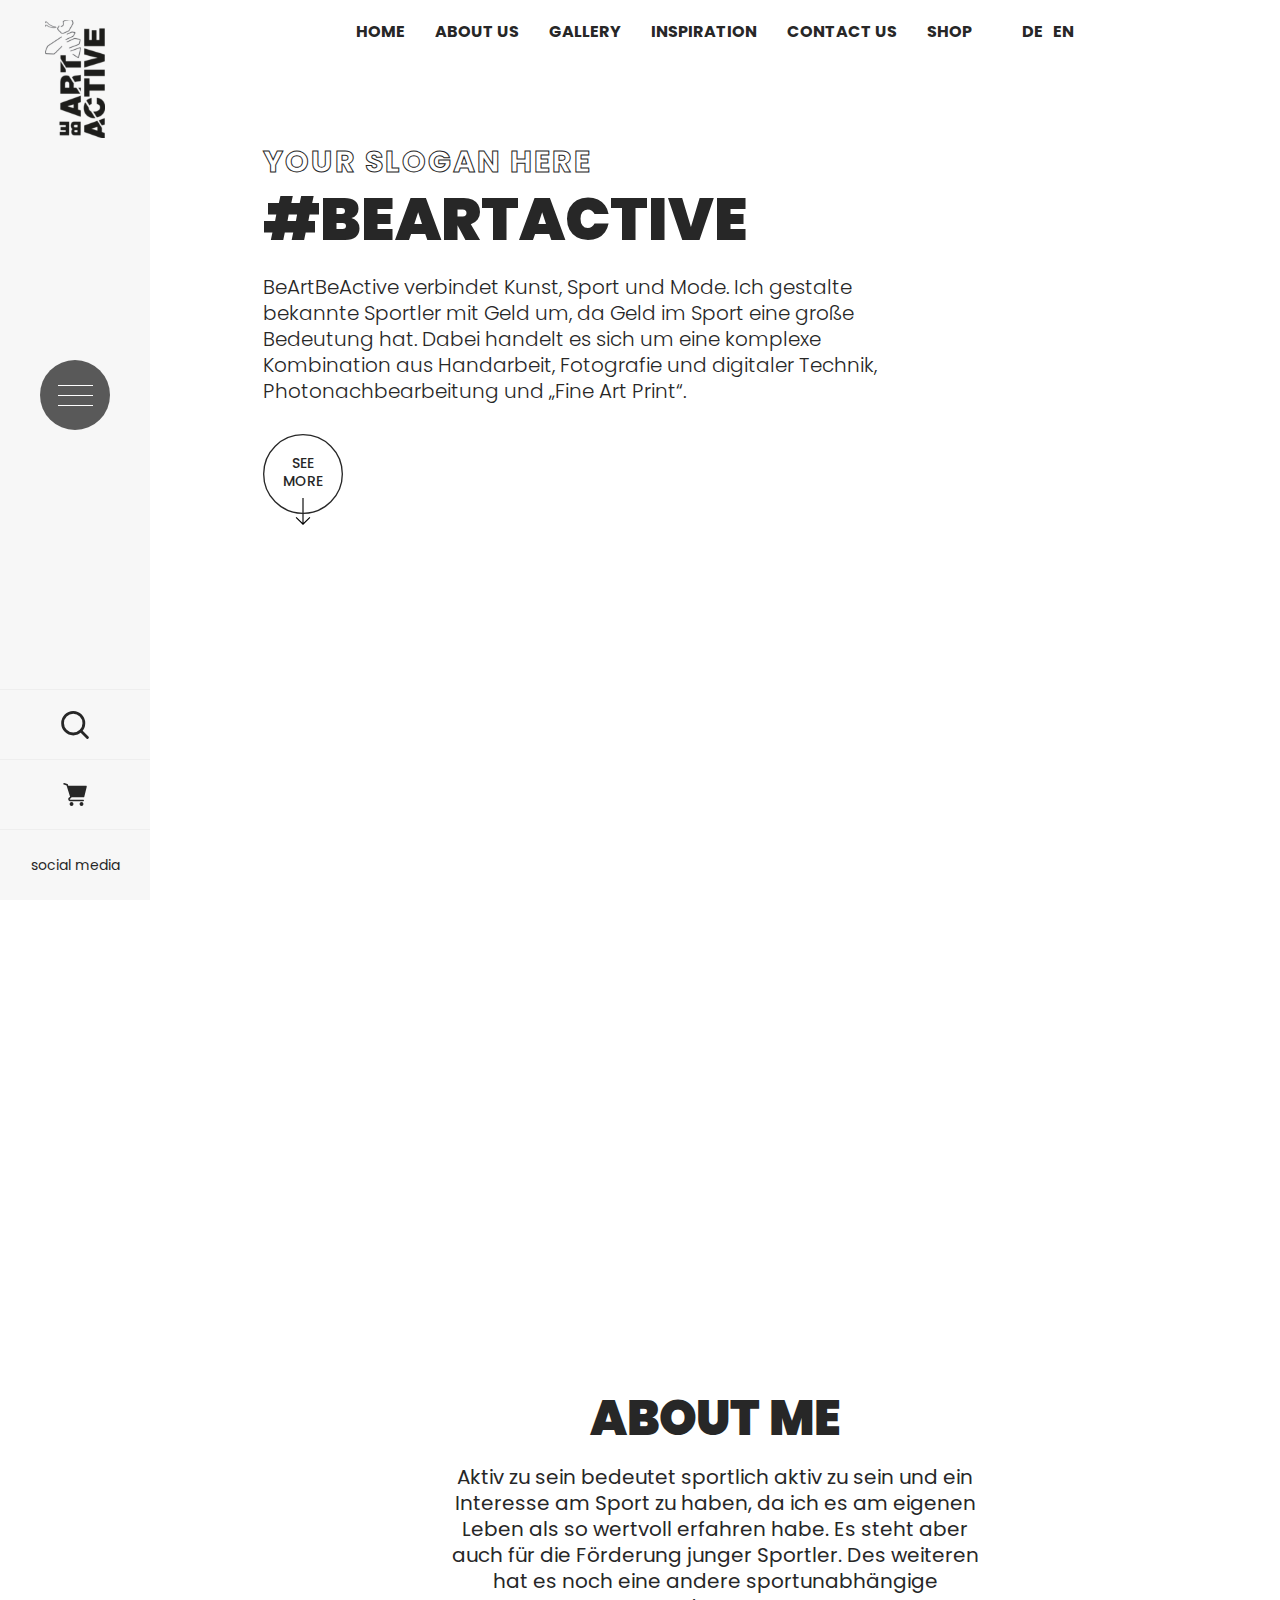
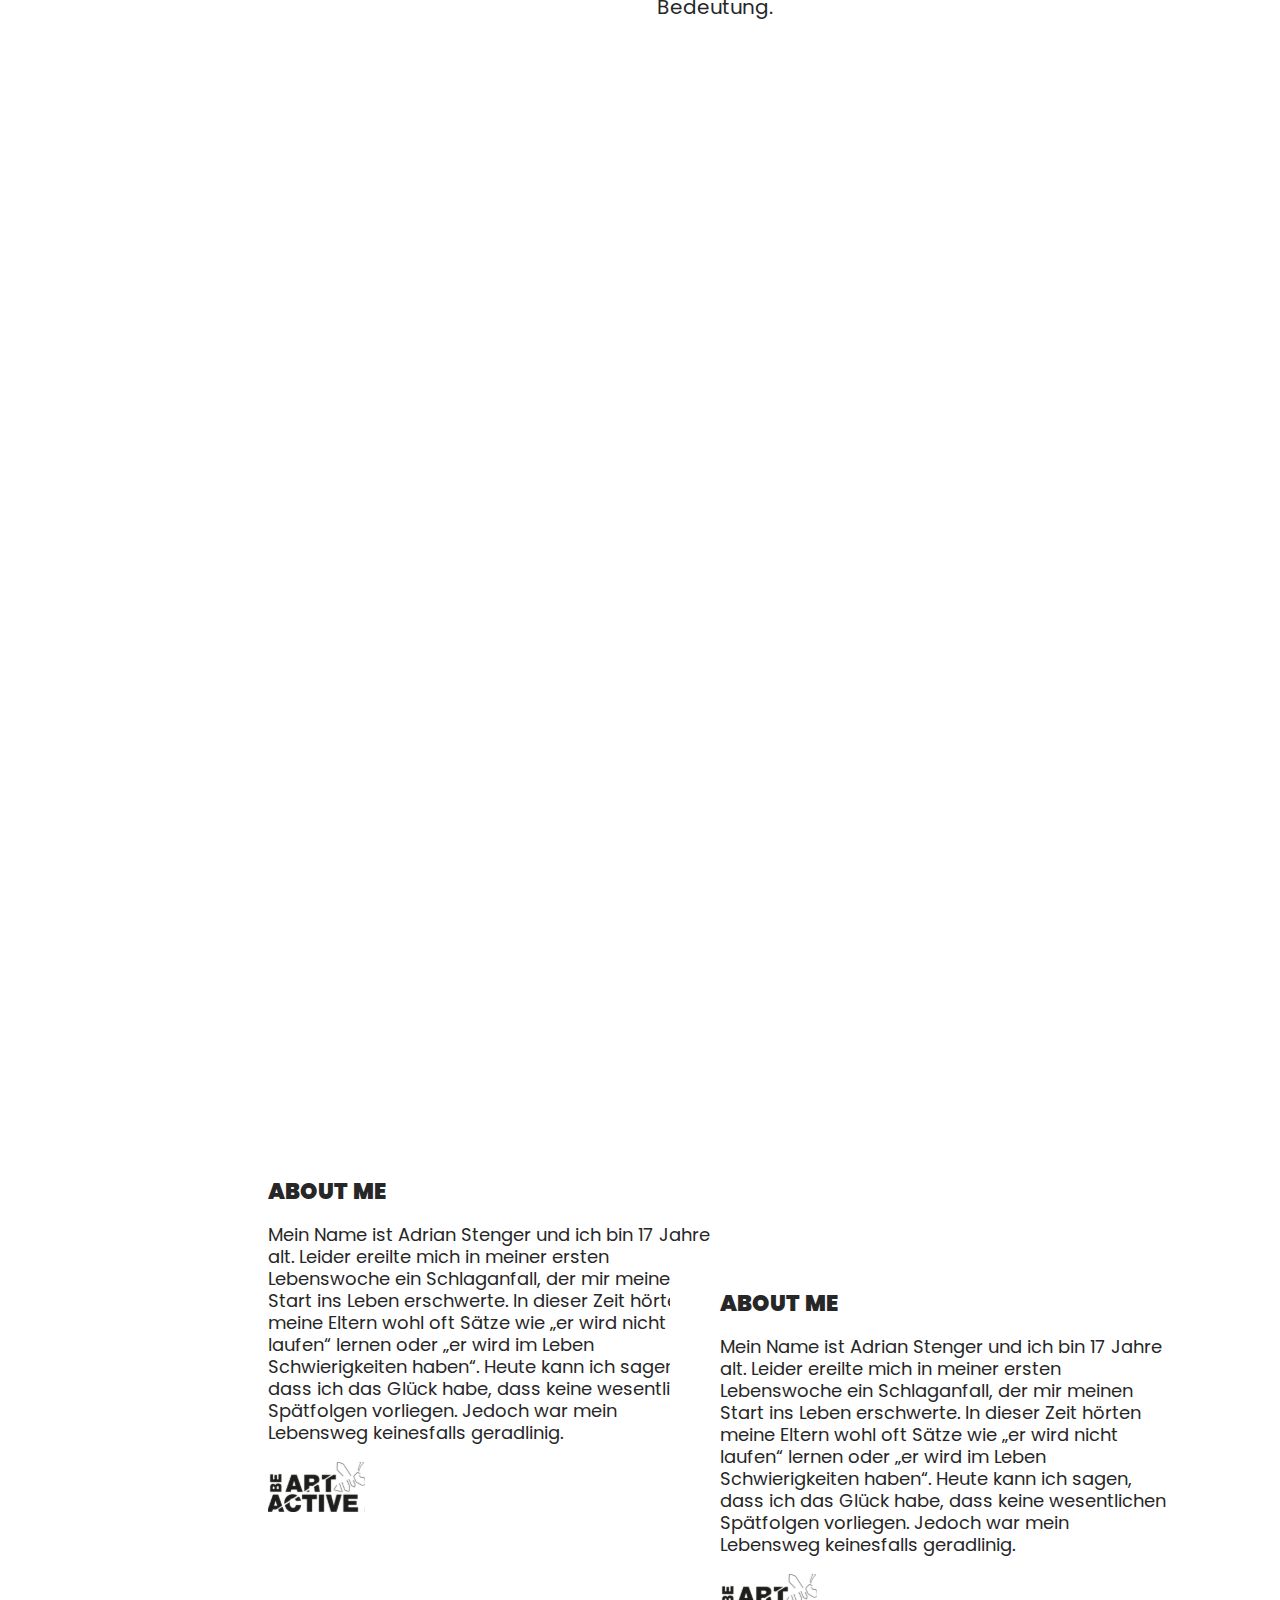
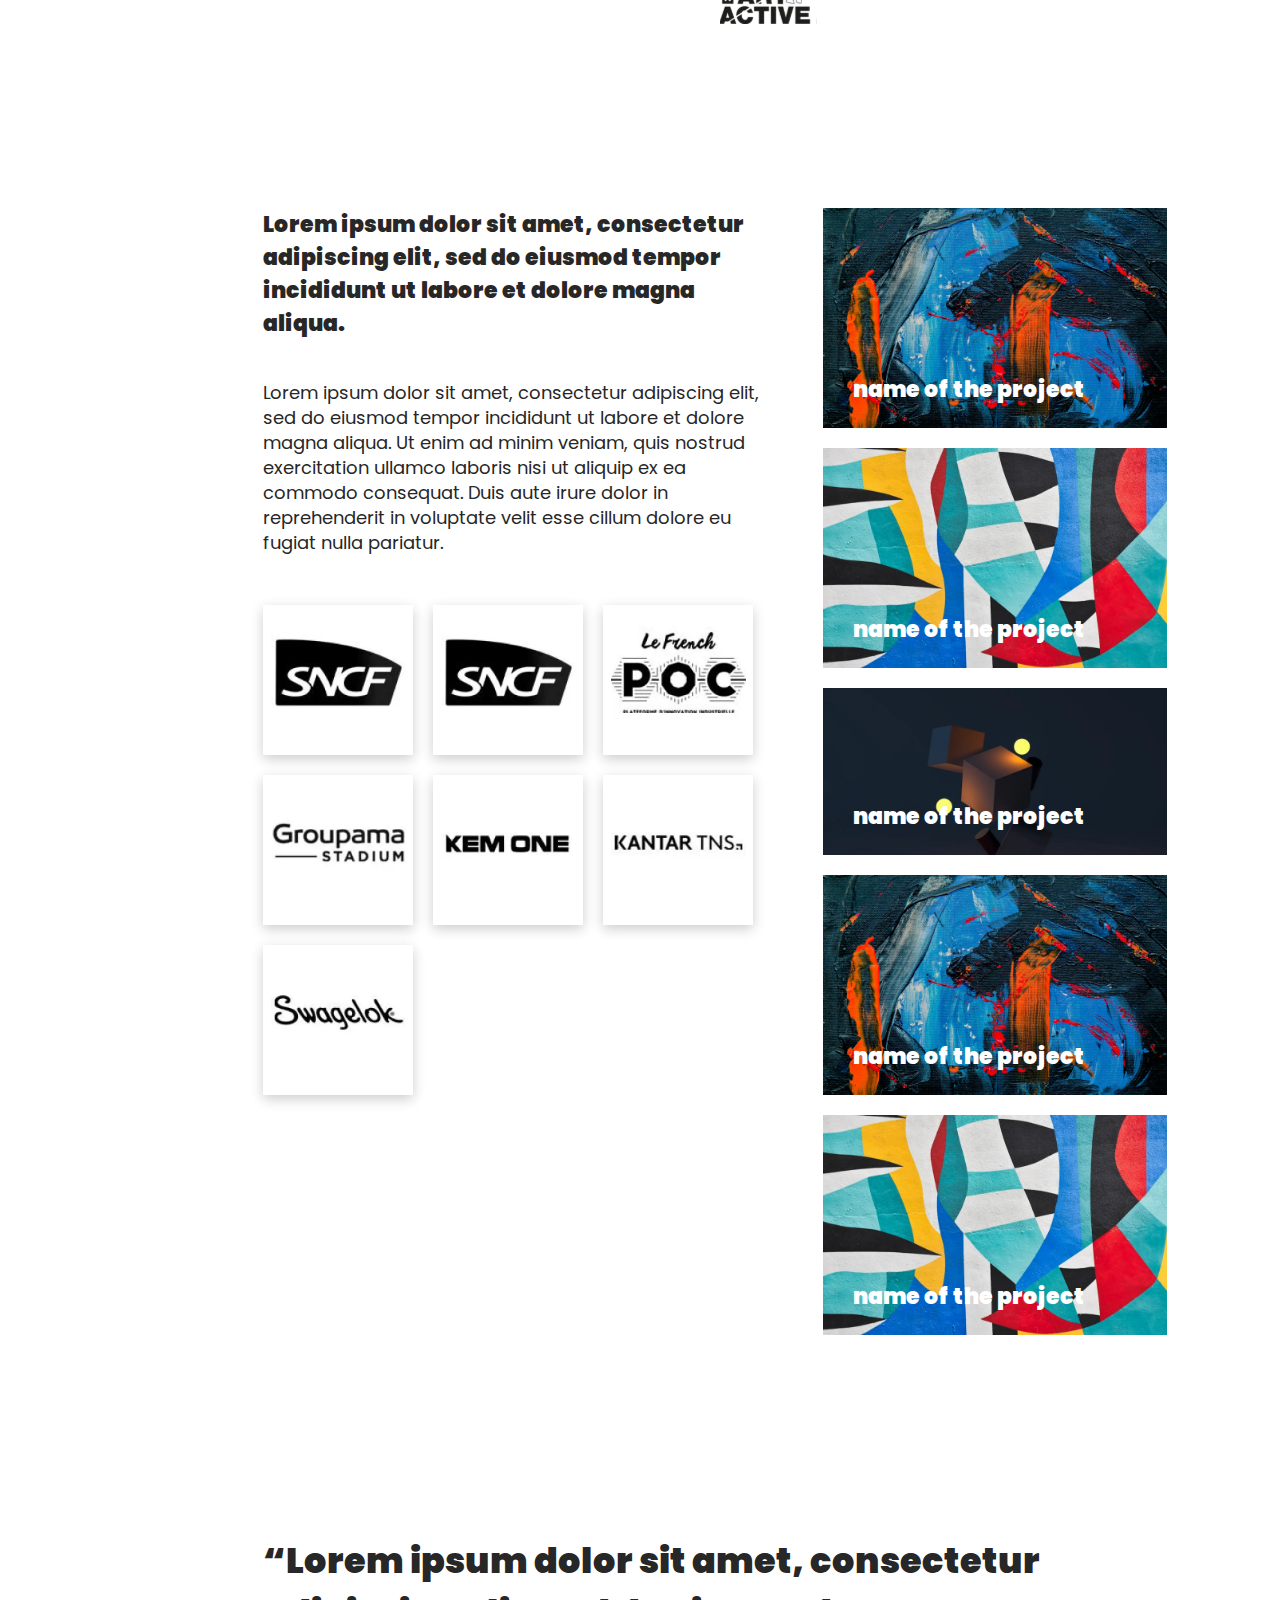
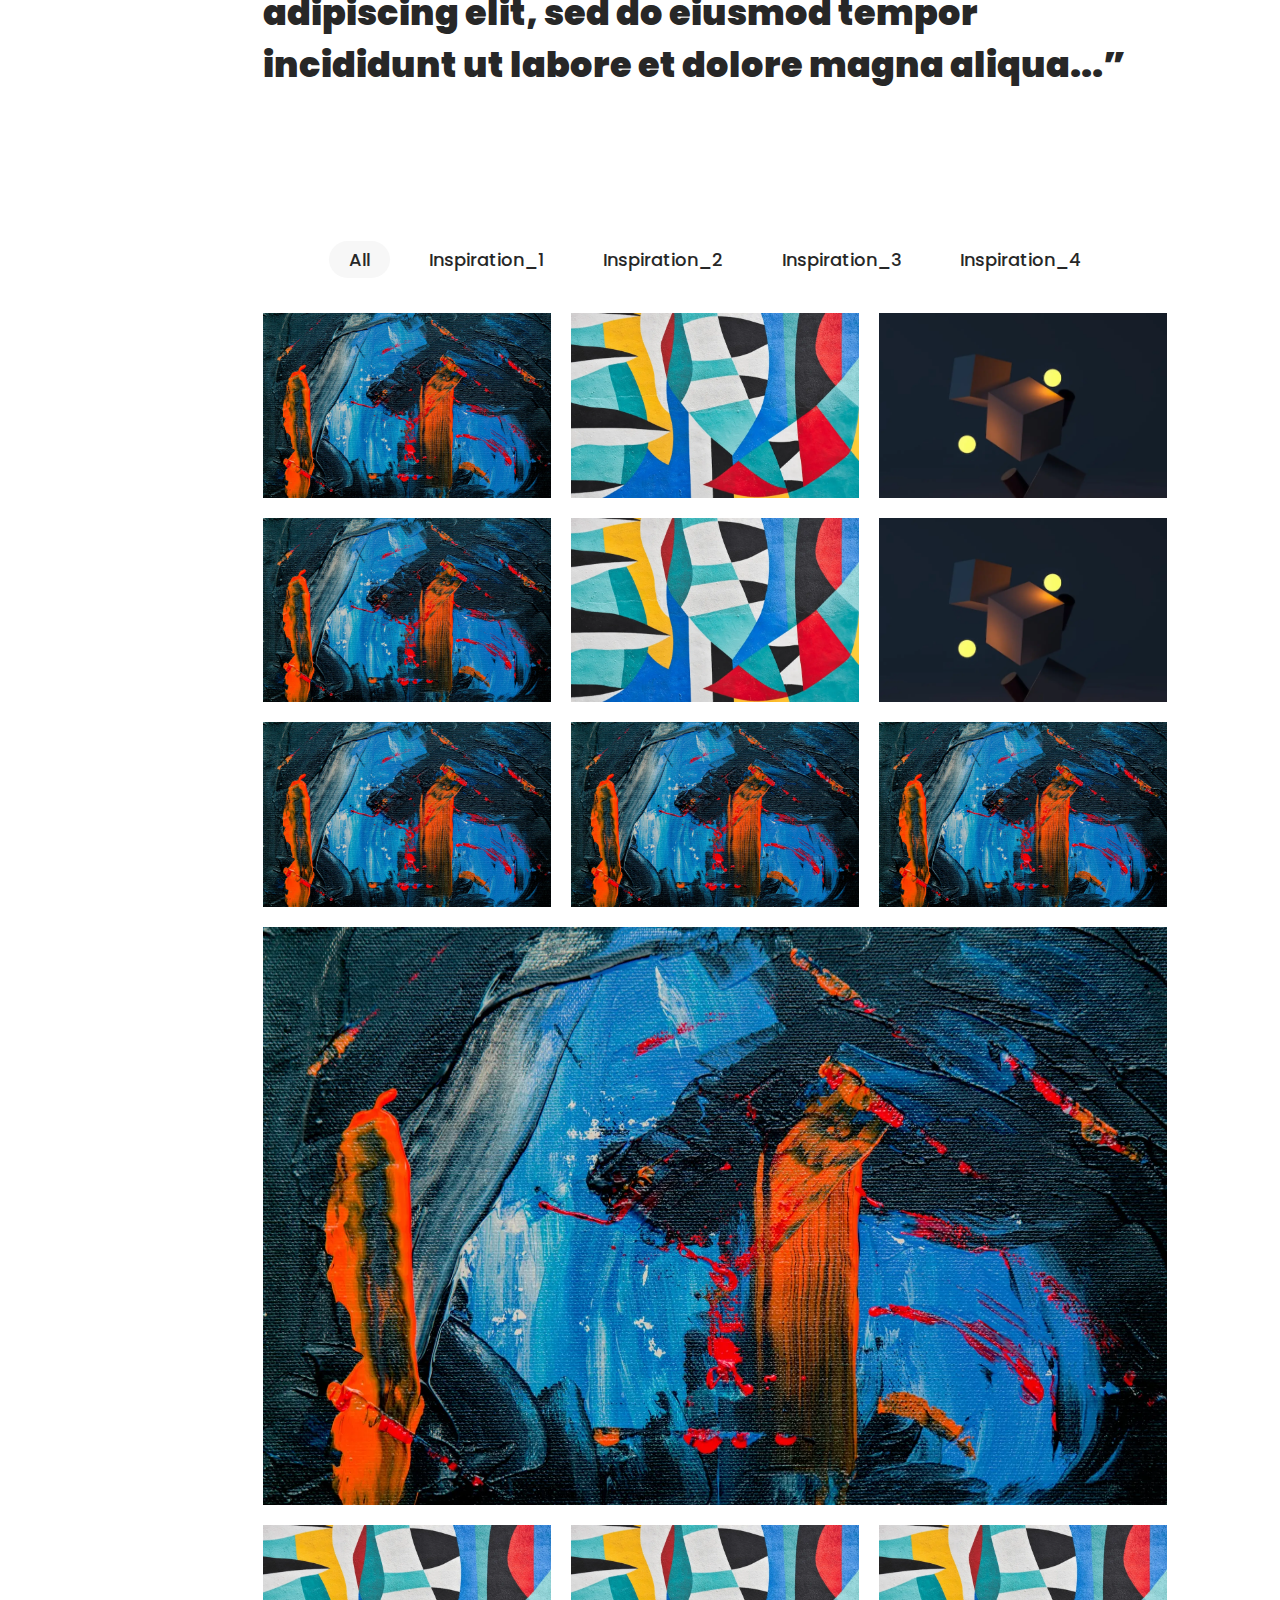
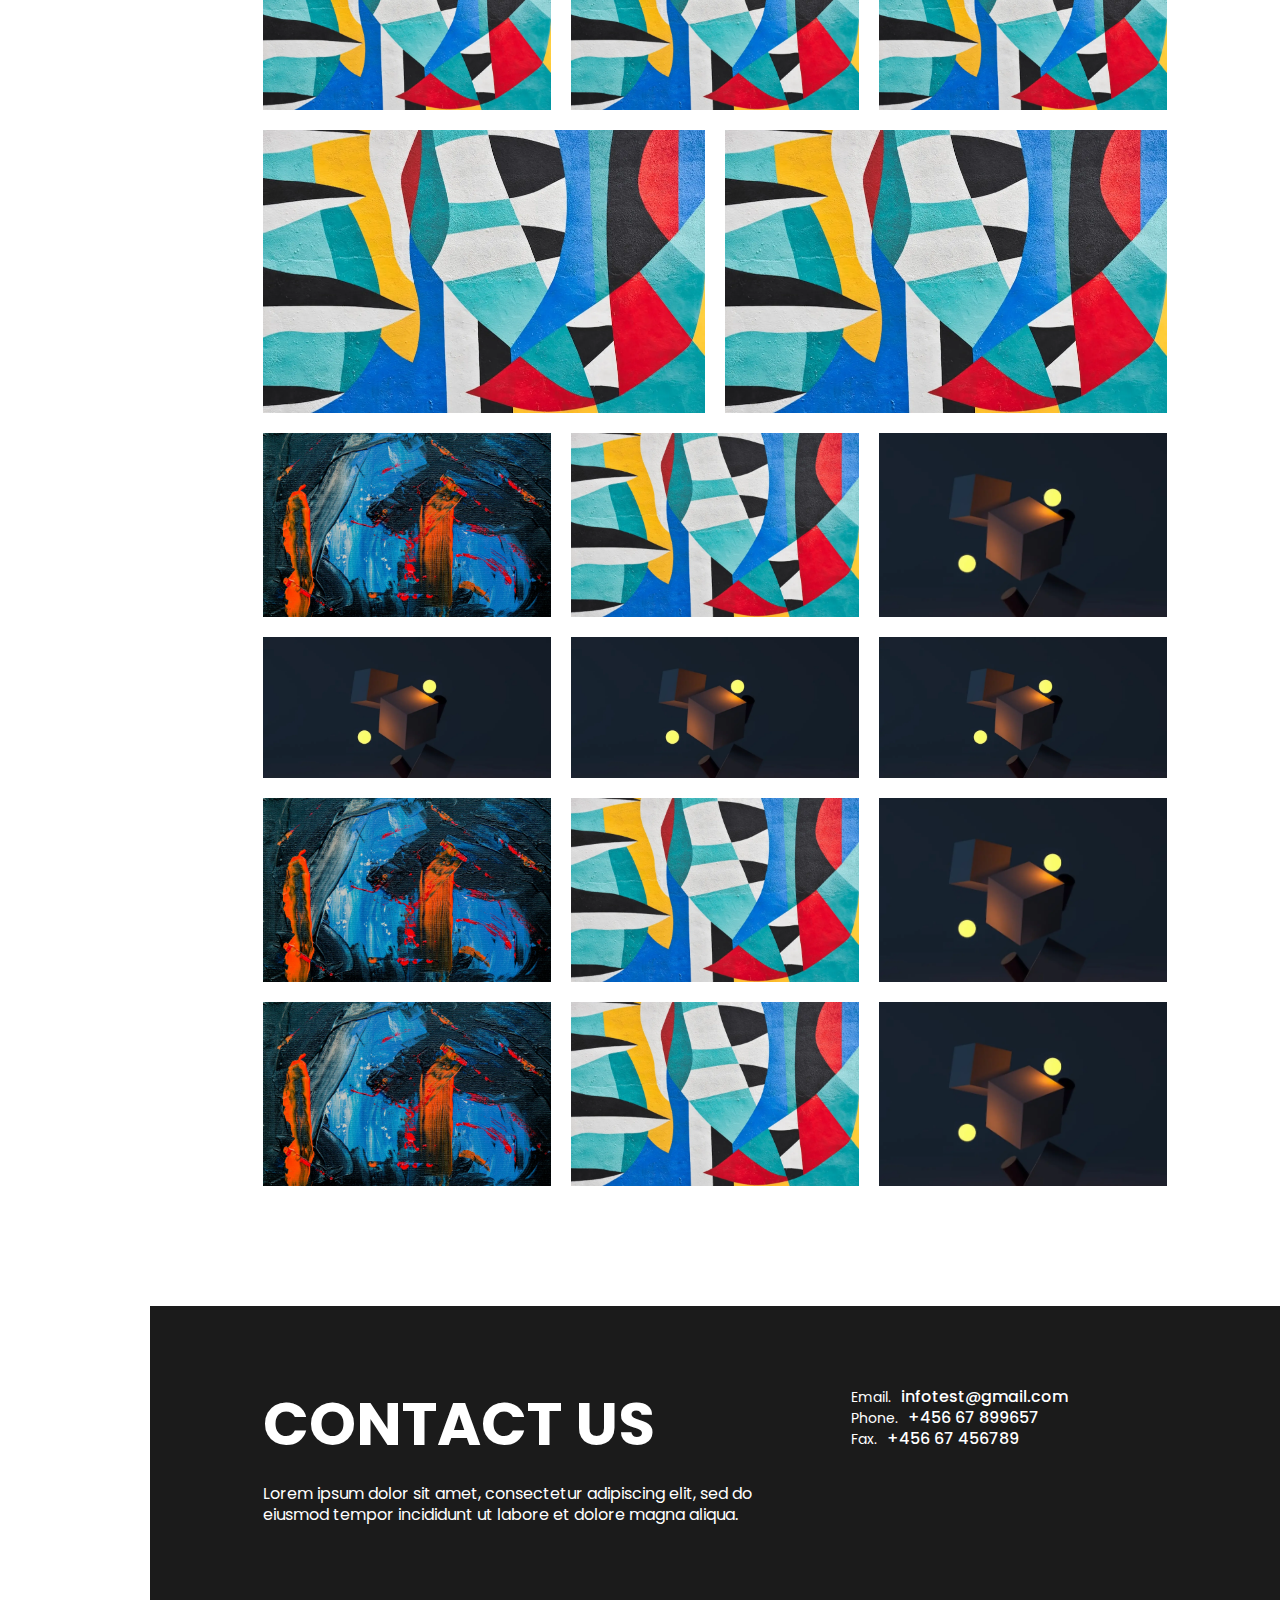
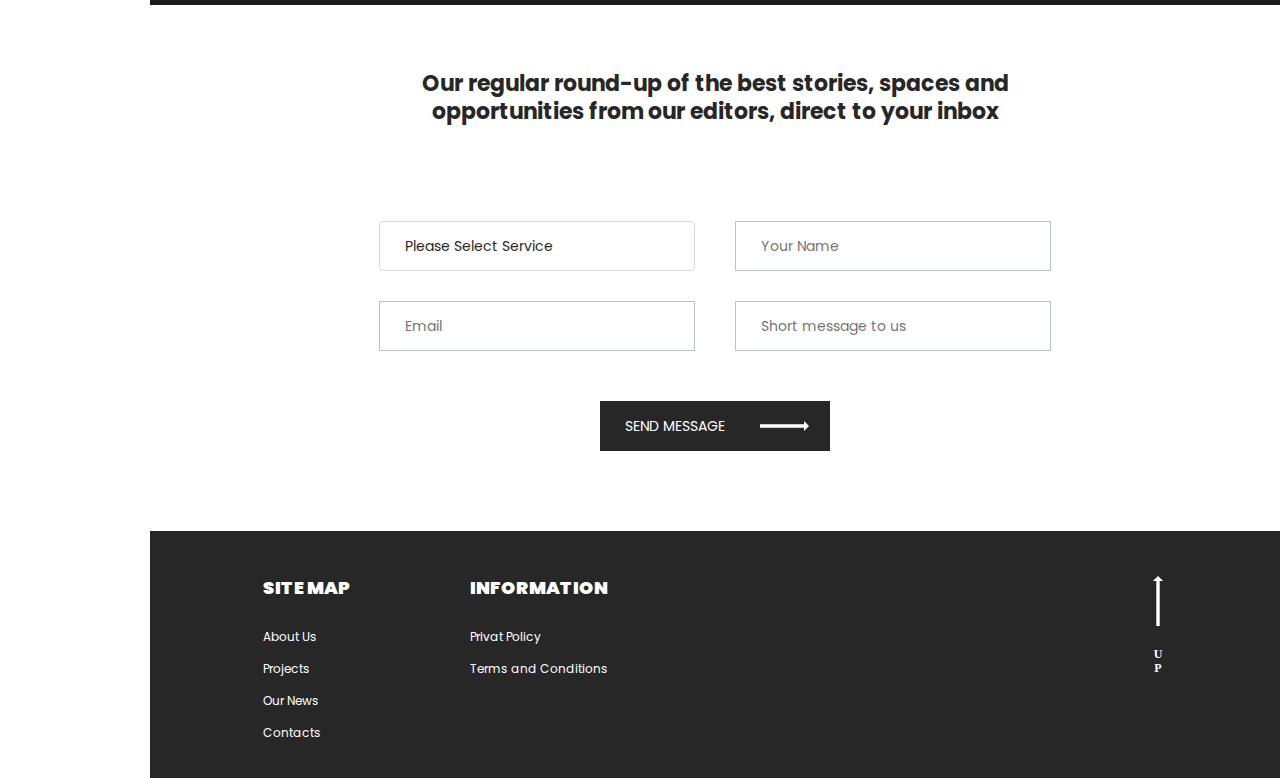
==== home.html @ ebe4dae6 "Initial commit" ====
<!DOCTYPE html>
<html lang="ru">

<head>
	<title>Главная</title>
	<meta charset="UTF-8">
	<meta name="format-detection" content="telephone=no">
	<!-- <style>body{opacity: 0;}</style> -->
	<link rel="stylesheet" href="https://cdn.plyr.io/3.7.2/plyr.css?_v=20221004202057" />
	<link rel="stylesheet" href="css/style.min.css?_v=20221004202057">
	<link rel="shortcut icon" href="favicon.ico">
	<!-- <meta name="robots" content="noindex, nofollow"> -->
	<meta name="viewport" content="width=device-width, initial-scale=1.0">
</head>

<body>
	<div class="wrapper">
		<nav class="sidebar_menu" style='left: 0px'>
			<nav class="burger_menu">
				<ul class="header__row">
					<li><a href="">HOME</a></li>
					<li><a href="">About Us</a></li>
					<li><a href="">Gallery</a></li>
					<li><a href="">Inspiration</a></li>
					<li><a href="">Contact Us</a></li>
					<li><a href="">Shop</a></li>
				</ul>
			</nav>
			<div class="menu_icon">
				<span></span>
			</div>
			<div class="sidebar_menu__row">
				<div class="sidebar_menu__item">
					<a href="" class="sidebar_menu__logo">
						<svg width="60" height="118" viewBox="0 0 60 118" fill="none" xmlns="http://www.w3.org/2000/svg" xmlns:xlink="http://www.w3.org/1999/xlink">
							<rect y="118" width="118" height="60" transform="rotate(-90 0 118)" fill="url(#pattern0)" />
							<defs>
								<pattern id="pattern0" patternContentUnits="objectBoundingBox" width="1" height="1">
									<use xlink:href="#image0_40_10" transform="translate(-0.00703821) scale(0.00143637 0.00282486)" />
								</pattern>
								<image id="image0_40_10" width="706" height="354" xlink:href="[data-uri]" />
							</defs>
						</svg>

					</a>
				</div>
				<div class="sidebar_menu__item">
					<form action="" class="search_form">
						<input type="text" name="" placeholder="Search...">
						<input type="submit" name="">
					</form>
				</div>
				<div class="sidebar_menu__item">
					<a href="" class="bascket"></a>
				</div>
				<div class="sidebar_menu__item">
					<a href="" class="social_media">social media</a>
				</div>
			</div>
		</nav>
		<header class="header">
			<div class="header__container">
				<nav class="header__menu">
					<ul class="header__row">
						<li><a href="">HOME</a></li>
						<li><a href="">About Us</a></li>
						<li><a href="">Gallery</a></li>
						<li><a href="">Inspiration</a></li>
						<li><a href="">Contact Us</a></li>
						<li><a href="">Shop</a></li>
					</ul>
					<ul class="language">
						<li><a href="">DE</a></li>
						<li><a href="">EN</a></li>
					</ul>
				</nav>
			</div>
		</header>
		<main class="page">
			<section class="first_screen">
				<div class="__container">
					<h2 class="slogan"><span>YOUR SLOGAN HERE</span></h2>
					<h1>#BEARTACTIVE</h1>
					<p>
						BeArtBeActive verbindet Kunst, Sport und Mode. Ich gestalte bekannte Sportler mit Geld um, da Geld im Sport
						eine große
						Bedeutung hat. Dabei handelt es sich um eine komplexe Kombination aus Handarbeit, Fotografie und digitaler
						Technik,
						Photonachbearbeitung und „Fine Art Print“.
					</p>
					<div class="see_more">
						<a href="#" class="animate__tada">see more</a>
						<svg width="60" height="60" viewBox="0 0 60 60" fill="none" xmlns="http://www.w3.org/2000/svg">
							<circle id="Ellipse 3" cx="30" cy="30" r="29.5" stroke="#272727" />
						</svg>
					</div>
				</div>
				<div class="plyr__video-embed">
					<iframe src="https://player.vimeo.com/video/1040984?h=f3a5cf0eea&title=0&byline=0&portrait=0" frameborder="0" allow="autoplay; fullscreen; picture-in-picture" allowfullscreen>
					</iframe>
				</div>
			</section>
			<section class="about">
				<div class="__container">
					<h3>About Me</h3>
					<p class="about__main_text">
						Aktiv zu sein bedeutet sportlich aktiv zu sein und ein Interesse am Sport zu haben, da ich es am eigenen
						Leben als so
						wertvoll erfahren habe. Es steht aber auch für die Förderung junger Sportler. Des weiteren hat es noch eine
						andere
						sportunabhängige Bedeutung.
					</p>
				</div>
				<div class="about_me_paralax_box">
					<div class="about__me_block about__block" style="padding-bottom: 606px;">
						<div class="__container">
							<div class="about__info_block" style="top: 1000px">
								<h4>About me</h4>
								<p>
									Mein Name ist Adrian Stenger und ich bin 17 Jahre alt. Leider ereilte mich in meiner ersten
									Lebenswoche
									ein
									Schlaganfall, der mir meinen Start ins Leben erschwerte. In dieser Zeit hörten meine Eltern wohl oft
									Sätze wie „er wird
									nicht laufen“ lernen oder „er wird im Leben Schwierigkeiten haben“. Heute kann ich sagen, dass ich das
									Glück habe, dass
									keine wesentlichen Spätfolgen vorliegen. Jedoch war mein Lebensweg keinesfalls geradlinig.
								</p>
								<svg width="97" height="50" viewBox="0 0 97 50" fill="none" xmlns="http://www.w3.org/2000/svg" xmlns:xlink="http://www.w3.org/1999/xlink">
									<rect width="96.875" height="50" fill="url(#pattern0)" />
									<defs>
										<pattern id="pattern0" patternContentUnits="objectBoundingBox" width="1" height="1">
											<use xlink:href="#image0_40_127" transform="translate(-0.014671) scale(0.00145799 0.00282486)" />
										</pattern>
										<image id="image0_40_127" width="706" height="354" xlink:href="[data-uri]" />
									</defs>
								</svg>
							</div>
						</div>
					</div>
					<div class="about__brand_block about__block" style="padding-bottom: 506px;">
						<div class="__container">
							<div class="about__info_block" style="top: 506px">
								<h4>About me</h4>
								<p>
									Mein Name ist Adrian Stenger und ich bin 17 Jahre alt. Leider ereilte mich in meiner ersten
									Lebenswoche
									ein
									Schlaganfall, der mir meinen Start ins Leben erschwerte. In dieser Zeit hörten meine Eltern wohl oft
									Sätze wie „er wird
									nicht laufen“ lernen oder „er wird im Leben Schwierigkeiten haben“. Heute kann ich sagen, dass ich das
									Glück habe, dass
									keine wesentlichen Spätfolgen vorliegen. Jedoch war mein Lebensweg keinesfalls geradlinig.
								</p>
								<svg width="97" height="50" viewBox="0 0 97 50" fill="none" xmlns="http://www.w3.org/2000/svg" xmlns:xlink="http://www.w3.org/1999/xlink">
									<rect width="96.875" height="50" fill="url(#pattern0)" />
									<defs>
										<pattern id="pattern0" patternContentUnits="objectBoundingBox" width="1" height="1">
											<use xlink:href="#image0_40_127" transform="translate(-0.014671) scale(0.00145799 0.00282486)" />
										</pattern>
										<image id="image0_40_127" width="706" height="354" xlink:href="[data-uri]" />
									</defs>
								</svg>
							</div>
						</div>
					</div>
					<div class="about__beart_block about__block" style="padding-bottom: 506px;">
						<div class="__container">
							<div class="about__info_block" style="top: 506px">
								<h4>About me</h4>
								<p>
									Mein Name ist Adrian Stenger und ich bin 17 Jahre alt. Leider ereilte mich in meiner ersten
									Lebenswoche
									ein
									Schlaganfall, der mir meinen Start ins Leben erschwerte. In dieser Zeit hörten meine Eltern wohl oft
									Sätze wie „er wird
									nicht laufen“ lernen oder „er wird im Leben Schwierigkeiten haben“. Heute kann ich sagen, dass ich das
									Glück habe, dass
									keine wesentlichen Spätfolgen vorliegen. Jedoch war mein Lebensweg keinesfalls geradlinig.
								</p>
								<svg width="97" height="50" viewBox="0 0 97 50" fill="none" xmlns="http://www.w3.org/2000/svg" xmlns:xlink="http://www.w3.org/1999/xlink">
									<rect width="96.875" height="50" fill="url(#pattern0)" />
									<defs>
										<pattern id="pattern0" patternContentUnits="objectBoundingBox" width="1" height="1">
											<use xlink:href="#image0_40_127" transform="translate(-0.014671) scale(0.00145799 0.00282486)" />
										</pattern>
										<image id="image0_40_127" width="706" height="354" xlink:href="[data-uri]" />
									</defs>
								</svg>
							</div>
						</div>
					</div>
				</div>
			</section>
			<section class="Partners">
				<div class="__container">
					<div class="partners__row">
						<div class="partners__item partners__company">
							<p>
								<strong>
									Lorem ipsum dolor sit amet, consectetur adipiscing elit, sed do eiusmod tempor incididunt ut labore et
									dolore magna aliqua.
								</strong>
							</p>
							<p>
								Lorem ipsum dolor sit amet, consectetur adipiscing elit, sed do eiusmod tempor incididunt ut labore et
								dolore magna aliqua. Ut enim ad minim veniam, quis nostrud exercitation ullamco laboris nisi ut aliquip
								ex ea commodo consequat. Duis aute irure dolor in reprehenderit in voluptate velit esse cillum dolore eu
								fugiat nulla pariatur.
							</p>
							<div class="partners__subrow">
								<div class="partners__subitem">
									<div class="flip">
										<picture><source srcset="img/partner-1.webp" type="image/webp"><img src="img/partner-1.png" alt=""></picture>
										<div class="partners__subitem_info">
											<p>
												Lorem ipsum dolor sit amet, consectetur adipiscing elit, sed do eiusmod tempor incididunt ut
												labore et dolore magna aliqua. Ut enim ad minim veniam.
											</p>
											<a href="">Groupamastadium.com</a>
										</div>
									</div>
								</div>
								<div class="partners__subitem">
									<div class="flip">
										<picture><source srcset="img/partner-1.webp" type="image/webp"><img src="img/partner-1.png" alt=""></picture>
										<div class="partners__subitem_info">
											<p>
												Lorem ipsum dolor sit amet, consectetur adipiscing elit, sed do eiusmod tempor incididunt ut
												labore
												et dolore magna aliqua. Ut enim ad minim veniam.
											</p>
											<a href="">Groupamastadium.com</a>
										</div>
									</div>
								</div>
								<div class="partners__subitem">
									<div class="flip">
										<picture><source srcset="img/partner-2.webp" type="image/webp"><img src="img/partner-2.png" alt=""></picture>
										<div class="partners__subitem_info">
											<p>
												Lorem ipsum dolor sit amet, consectetur adipiscing elit, sed do eiusmod tempor incididunt ut
												labore
												et dolore magna aliqua. Ut enim ad minim veniam.
											</p>
											<a href="">Groupamastadium.com</a>
										</div>
									</div>
								</div>
								<div class="partners__subitem">
									<div class="flip">
										<picture><source srcset="img/partner-3.webp" type="image/webp"><img src="img/partner-3.png" alt=""></picture>
										<div class="partners__subitem_info">
											<p>
												Lorem ipsum dolor sit amet, consectetur adipiscing elit, sed do eiusmod tempor incididunt ut
												labore
												et dolore magna aliqua. Ut enim ad minim veniam.
											</p>
											<a href="">Groupamastadium.com</a>
										</div>
									</div>
								</div>
								<div class="partners__subitem">
									<div class="flip">
										<picture><source srcset="img/partner-4.webp" type="image/webp"><img src="img/partner-4.png" alt=""></picture>
										<div class="partners__subitem_info">
											<p>
												Lorem ipsum dolor sit amet, consectetur adipiscing elit, sed do eiusmod tempor incididunt ut
												labore
												et dolore magna aliqua. Ut enim ad minim veniam.
											</p>
											<a href="">Groupamastadium.com</a>
										</div>
									</div>
								</div>
								<div class="partners__subitem">
									<div class="flip">
										<picture><source srcset="img/partner-5.webp" type="image/webp"><img src="img/partner-5.png" alt=""></picture>
										<div class="partners__subitem_info">
											<p>
												Lorem ipsum dolor sit amet, consectetur adipiscing elit, sed do eiusmod tempor incididunt ut
												labore
												et dolore magna aliqua. Ut enim ad minim veniam.
											</p>
											<a href="">Groupamastadium.com</a>
										</div>
									</div>
								</div>
								<div class="partners__subitem">
									<div class="flip">
										<picture><source srcset="img/partner-6.webp" type="image/webp"><img src="img/partner-6.png" alt=""></picture>
										<div class="partners__subitem_info">
											<p>
												Lorem ipsum dolor sit amet, consectetur adipiscing elit, sed do eiusmod tempor incididunt ut
												labore
												et dolore magna aliqua. Ut enim ad minim veniam.
											</p>
											<a href="">Groupamastadium.com</a>
										</div>
									</div>
								</div>
							</div>
						</div>
						<div class="partners__item partners__projects">
							<div class="patners__projects__item">

								<div class="see_more">
									<a href="#" class="animate__tada">see more</a>
									<svg width="60" height="60" viewBox="0 0 60 60" fill="none" xmlns="http://www.w3.org/2000/svg">
										<circle id="Ellipse 3" cx="30" cy="30" r="29.5" stroke="#fff" />
									</svg>
								</div>
								<h5>name of the project</h5>
								<picture><source srcset="img/project-1-pic.webp" type="image/webp"><img src="img/project-1-pic.jpg" alt=""></picture>

							</div>
							<div class="patners__projects__item">
								<div class="see_more">
									<a href="#" class="animate__tada">see more</a>
									<svg width="60" height="60" viewBox="0 0 60 60" fill="none" xmlns="http://www.w3.org/2000/svg">
										<circle id="Ellipse 3" cx="30" cy="30" r="29.5" stroke="#fff" />
									</svg>
								</div>
								<h5>name of the project</h5>
								<picture><source srcset="img/project-2-pic.webp" type="image/webp"><img src="img/project-2-pic.jpg" alt=""></picture>
							</div>
							<div class="patners__projects__item">
								<div class="see_more">
									<a href="#" class="animate__tada">see more</a>
									<svg width="60" height="60" viewBox="0 0 60 60" fill="none" xmlns="http://www.w3.org/2000/svg">
										<circle id="Ellipse 3" cx="30" cy="30" r="29.5" stroke="#fff" />
									</svg>
								</div>
								<h5>name of the project</h5>
								<picture><source srcset="img/project-3-pic.webp" type="image/webp"><img src="img/project-3-pic.jpg" alt=""></picture>
							</div>
							<div class="patners__projects__item">
								<div class="see_more">
									<a href="#" class="animate__tada">see more</a>
									<svg width="60" height="60" viewBox="0 0 60 60" fill="none" xmlns="http://www.w3.org/2000/svg">
										<circle id="Ellipse 3" cx="30" cy="30" r="29.5" stroke="#fff" />
									</svg>
								</div>
								<h5>name of the project</h5>
								<picture><source srcset="img/project-1-pic.webp" type="image/webp"><img src="img/project-1-pic.jpg" alt=""></picture>
							</div>
							<div class="patners__projects__item">
								<div class="see_more">
									<a href="#" class="animate__tada">see more</a>
									<svg width="60" height="60" viewBox="0 0 60 60" fill="none" xmlns="http://www.w3.org/2000/svg">
										<circle id="Ellipse 3" cx="30" cy="30" r="29.5" stroke="#fff" />
									</svg>
								</div>
								<h5>name of the project</h5>
								<picture><source srcset="img/project-2-pic.webp" type="image/webp"><img src="img/project-2-pic.jpg" alt=""></picture>
							</div>
						</div>
					</div>
				</div>
			</section>
			<section class="quote">
				<div class="__container">

					<blockquote>
						“Lorem ipsum dolor sit amet, consectetur adipiscing elit, sed do eiusmod tempor incididunt ut labore et
						dolore magna aliqua...”
					</blockquote>

				</div>
			</section>
			<section class="category">
				<div class="__container">
					<div data-tabs data-tabs-animate class="tabs">
						<nav data-tabs-titles class="tabs__navigation">
							<button type="button" class="tabs__title _tab-active">All</button>
							<button type="button" class="tabs__title">Inspiration_1</button>
							<button type="button" class="tabs__title">Inspiration_2</button>
							<button type="button" class="tabs__title">Inspiration_3</button>
							<button type="button" class="tabs__title">Inspiration_4</button>
						</nav>
						<div data-tabs-body class="tabs__content">
							<div class="tabs__body">
								<div class="tabs__body__row">
									<div class="tabs__body__item"><a href=""><picture><source srcset="img/project-1-pic.webp" type="image/webp"><img src="img/project-1-pic.jpg" alt=""></picture></a></div>
									<div class="tabs__body__item"><a href=""><picture><source srcset="img/project-2-pic.webp" type="image/webp"><img src="img/project-2-pic.jpg" alt=""></picture></a></div>
									<div class="tabs__body__item"><a href=""><picture><source srcset="img/project-3-pic.webp" type="image/webp"><img src="img/project-3-pic.jpg" alt=""></picture></a></div>
									<div class="tabs__body__item"><a href=""><picture><source srcset="img/project-1-pic.webp" type="image/webp"><img src="img/project-1-pic.jpg" alt=""></picture></a></div>
									<div class="tabs__body__item"><a href=""><picture><source srcset="img/project-2-pic.webp" type="image/webp"><img src="img/project-2-pic.jpg" alt=""></picture></a></div>
									<div class="tabs__body__item"><a href=""><picture><source srcset="img/project-3-pic.webp" type="image/webp"><img src="img/project-3-pic.jpg" alt=""></picture></a></div>
								</div>
							</div>
							<div class="tabs__body">
								<div class="tabs__body__row">
									<div class="tabs__body__item"><a href=""><picture><source srcset="img/project-1-pic.webp" type="image/webp"><img src="img/project-1-pic.jpg" alt=""></picture></a></div>
									<div class="tabs__body__item"><a href=""><picture><source srcset="img/project-1-pic.webp" type="image/webp"><img src="img/project-1-pic.jpg" alt=""></picture></a></div>
									<div class="tabs__body__item"><a href=""><picture><source srcset="img/project-1-pic.webp" type="image/webp"><img src="img/project-1-pic.jpg" alt=""></picture></a></div>
									<div class="tabs__body__item"><a href=""><picture><source srcset="img/project-1-pic.webp" type="image/webp"><img src="img/project-1-pic.jpg" alt=""></picture></a></div>
								</div>
							</div>
							<div class="tabs__body">
								<div class="tabs__body__row">
									<div class="tabs__body__item"><a href=""><picture><source srcset="img/project-2-pic.webp" type="image/webp"><img src="img/project-2-pic.jpg" alt=""></picture></a></div>
									<div class="tabs__body__item"><a href=""><picture><source srcset="img/project-2-pic.webp" type="image/webp"><img src="img/project-2-pic.jpg" alt=""></picture></a></div>
									<div class="tabs__body__item"><a href=""><picture><source srcset="img/project-2-pic.webp" type="image/webp"><img src="img/project-2-pic.jpg" alt=""></picture></a></div>
									<div class="tabs__body__item"><a href=""><picture><source srcset="img/project-2-pic.webp" type="image/webp"><img src="img/project-2-pic.jpg" alt=""></picture></a></div>
									<div class="tabs__body__item"><a href=""><picture><source srcset="img/project-2-pic.webp" type="image/webp"><img src="img/project-2-pic.jpg" alt=""></picture></a></div>
								</div>
							</div>
							<div class="tabs__body">
								<div class="tabs__body__row">
									<div class="tabs__body__item"><a href=""><picture><source srcset="img/project-1-pic.webp" type="image/webp"><img src="img/project-1-pic.jpg" alt=""></picture></a></div>
									<div class="tabs__body__item"><a href=""><picture><source srcset="img/project-2-pic.webp" type="image/webp"><img src="img/project-2-pic.jpg" alt=""></picture></a></div>
									<div class="tabs__body__item"><a href=""><picture><source srcset="img/project-3-pic.webp" type="image/webp"><img src="img/project-3-pic.jpg" alt=""></picture></a></div>
									<div class="tabs__body__item"><a href=""><picture><source srcset="img/project-3-pic.webp" type="image/webp"><img src="img/project-3-pic.jpg" alt=""></picture></a></div>
									<div class="tabs__body__item"><a href=""><picture><source srcset="img/project-3-pic.webp" type="image/webp"><img src="img/project-3-pic.jpg" alt=""></picture></a></div>
									<div class="tabs__body__item"><a href=""><picture><source srcset="img/project-3-pic.webp" type="image/webp"><img src="img/project-3-pic.jpg" alt=""></picture></a></div>
								</div>
							</div>
							<div class="tabs__body">
								<div class="tabs__body__row">
									<div class="tabs__body__item"><a href=""><picture><source srcset="img/project-1-pic.webp" type="image/webp"><img src="img/project-1-pic.jpg" alt=""></picture></a></div>
									<div class="tabs__body__item"><a href=""><picture><source srcset="img/project-2-pic.webp" type="image/webp"><img src="img/project-2-pic.jpg" alt=""></picture></a></div>
									<div class="tabs__body__item"><a href=""><picture><source srcset="img/project-3-pic.webp" type="image/webp"><img src="img/project-3-pic.jpg" alt=""></picture></a></div>
									<div class="tabs__body__item"><a href=""><picture><source srcset="img/project-1-pic.webp" type="image/webp"><img src="img/project-1-pic.jpg" alt=""></picture></a></div>
									<div class="tabs__body__item"><a href=""><picture><source srcset="img/project-2-pic.webp" type="image/webp"><img src="img/project-2-pic.jpg" alt=""></picture></a></div>
									<div class="tabs__body__item"><a href=""><picture><source srcset="img/project-3-pic.webp" type="image/webp"><img src="img/project-3-pic.jpg" alt=""></picture></a></div>
								</div>
							</div>
						</div>
					</div>
				</div>
			</section>
			<section class="contacts">
				<div class="__container">

					<div class="contacts__row">
						<div class="contacts__item">
							<h2 class="subtitle">Contact Us</h2>
							<p>Lorem ipsum dolor sit amet, consectetur adipiscing elit, sed do eiusmod tempor incididunt ut labore et
								dolore magna aliqua.</p>
						</div>
						<div class="contacts__item">
							<ul>
								<li><span>Email.</span><a href="mailto:infotest@gmail.com">infotest@gmail.com</a></li>
								<li><span>Phone.</span><a href="tel:+456 67 899657">+456 67 899657</a></li>
								<li><span>Fax.</span><a href="">+456 67 456789</a></li>
							</ul>
						</div>
					</div>
				</div>
			</section>
			<section class="contact_form">
				<div class="__container">
					<span data-watch class="contact_form__info">
						Our regular round-up of the best stories, spaces and opportunities from our editors, direct to your inbox
					</span>
					<form data-watch action="" class="contact_form__aplication">
						<div class="contact_form__row">
							<div class="contact_form__item">
								<select name="" id="">
									<option value="placeholder">Please Select Service</option>
									<option value="option_2">option 1</option>
									<option value="option_3">option 2</option>
									<option value="option_4">option 3</option>
								</select>
							</div>
							<div class="contact_form__item"><input type="text" placeholder="Your Name" name="Name"></div>
							<div class="contact_form__item"><input type="text" placeholder="Email" name="Email"></div>
							<div class="contact_form__item"><input type="text" placeholder="Short message to us" name="message"></div>
						</div>
						<div class="white_button contact_form__submit">
							<label><input type="submit" value="SEND MESSAGE"></label>
						</div>
					</form>
				</div>
			</section>
		</main>
		<footer class="footer">
			<div class="footer__container __container">
				<div class="footer__row">
					<div class="footer__item">
						<h3>Site Map</h3>
						<ul class="site_map">
							<li><a href="#" data-goto=".promo_video">About Us</a></li>
							<li><a href="#" data-goto=".projects">Projects</a></li>
							<li><a href="#">Our News</a></li>
							<li><a href="#" data-goto=".contacts">Contacts</a></li>
						</ul>
					</div>
					<div class="footer__item">
						<h3>Information</h3>
						<ul class="site_map">
							<li><a href="">Privat Policy</a></li>
							<li><a href="">Terms and Conditions</a></li>
						</ul>
					</div>
					<div class="footer__item">
						<a href="#" data-goto=".header" class="go_up">
							<svg width="10" height="49" viewBox="0 0 10 49" fill="none" xmlns="http://www.w3.org/2000/svg">
								<path d="M6.66667 49L3.33333 49L3.33334 4.96551L3.84962e-06 4.96551L5 -4.37114e-07L10 4.96552L6.66667 4.96551L6.66667 49Z" fill="white" />
							</svg>
							u <br> p</a>
					</div>
				</div>
			</div>
		</footer>
	</div>
	<!-- <div id="popup" aria-hidden="true" class="popup">
	<div class="popup__wrapper">
		<div class="popup__content">
			<button data-close type="button" class="popup__close">Закрыть</button>
			<div class="popup__text">
				Text
			</div>
		</div>
	</div>
</div> -->
	<script src="https://cdn.plyr.io/3.7.2/plyr.js?_v=20221004202057"></script>
	<script src="js/app.min.js?_v=20221004202057"></script>
</body>

</html>
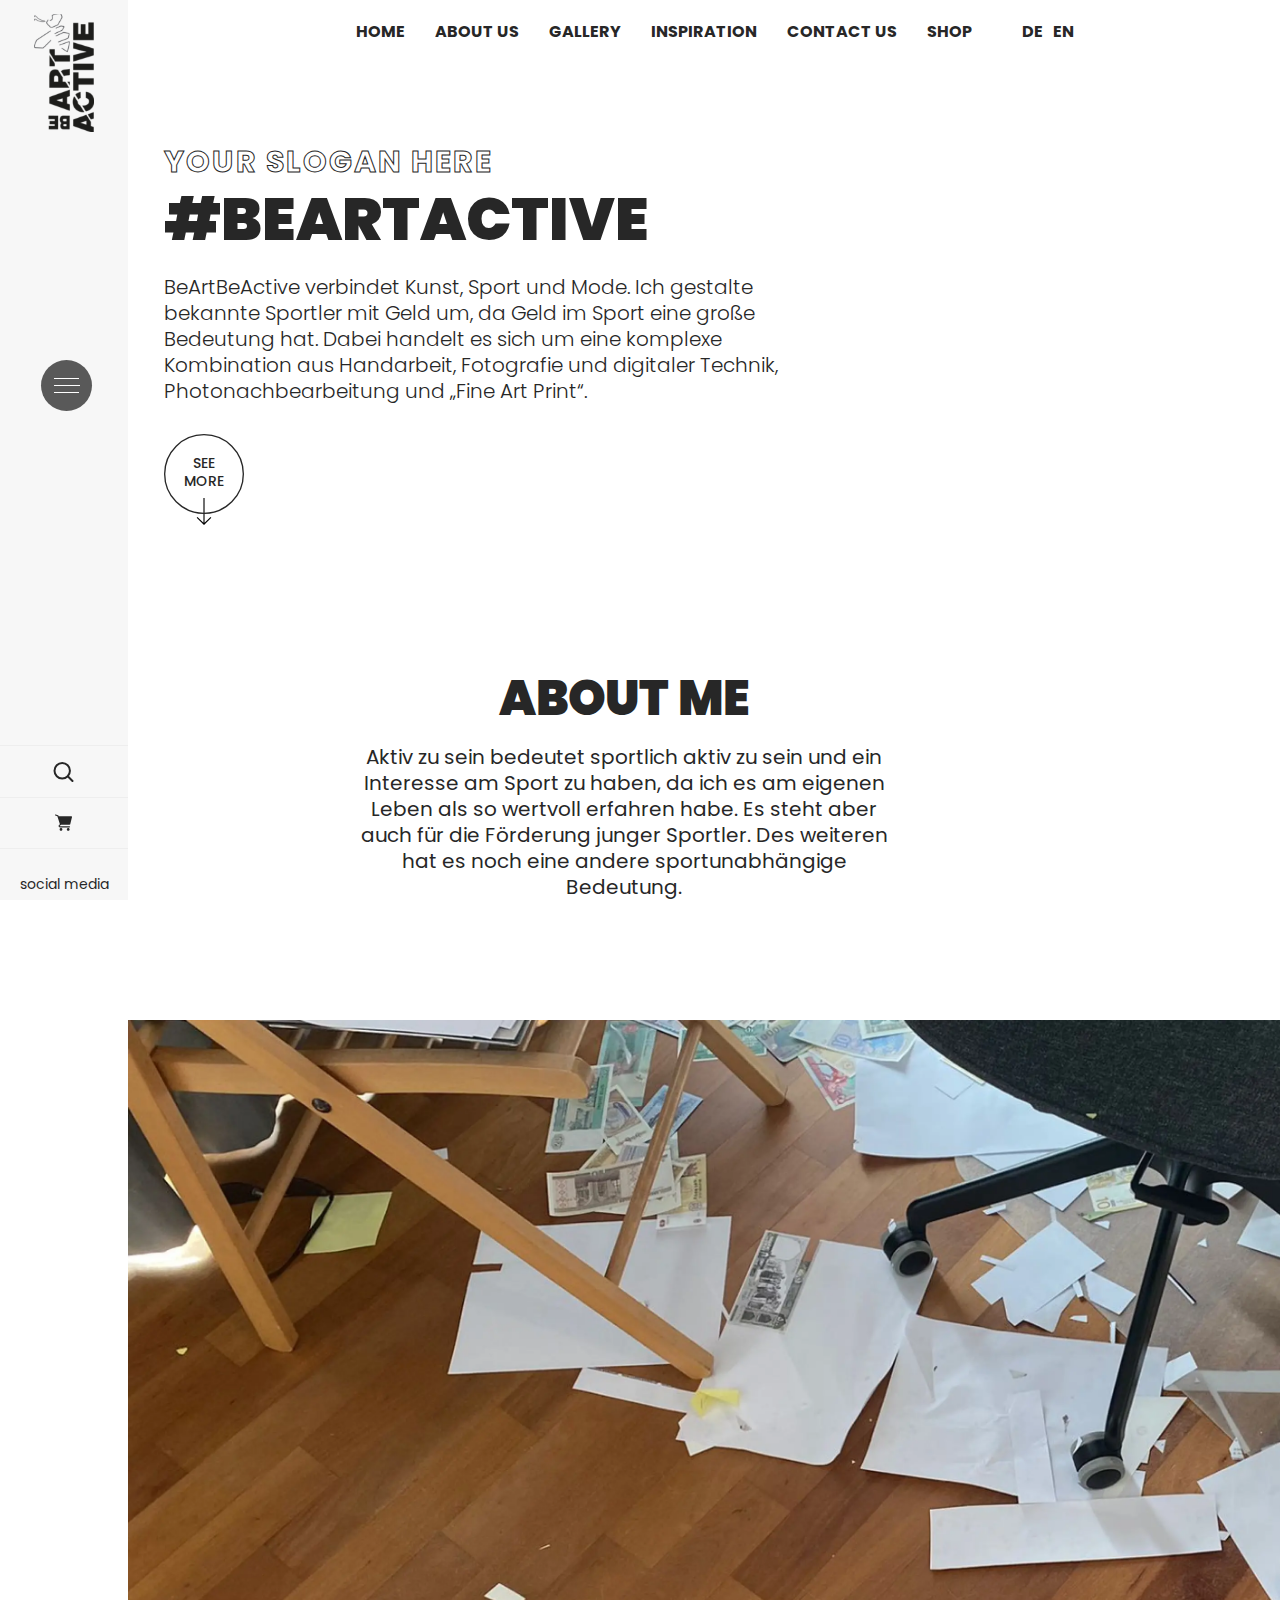
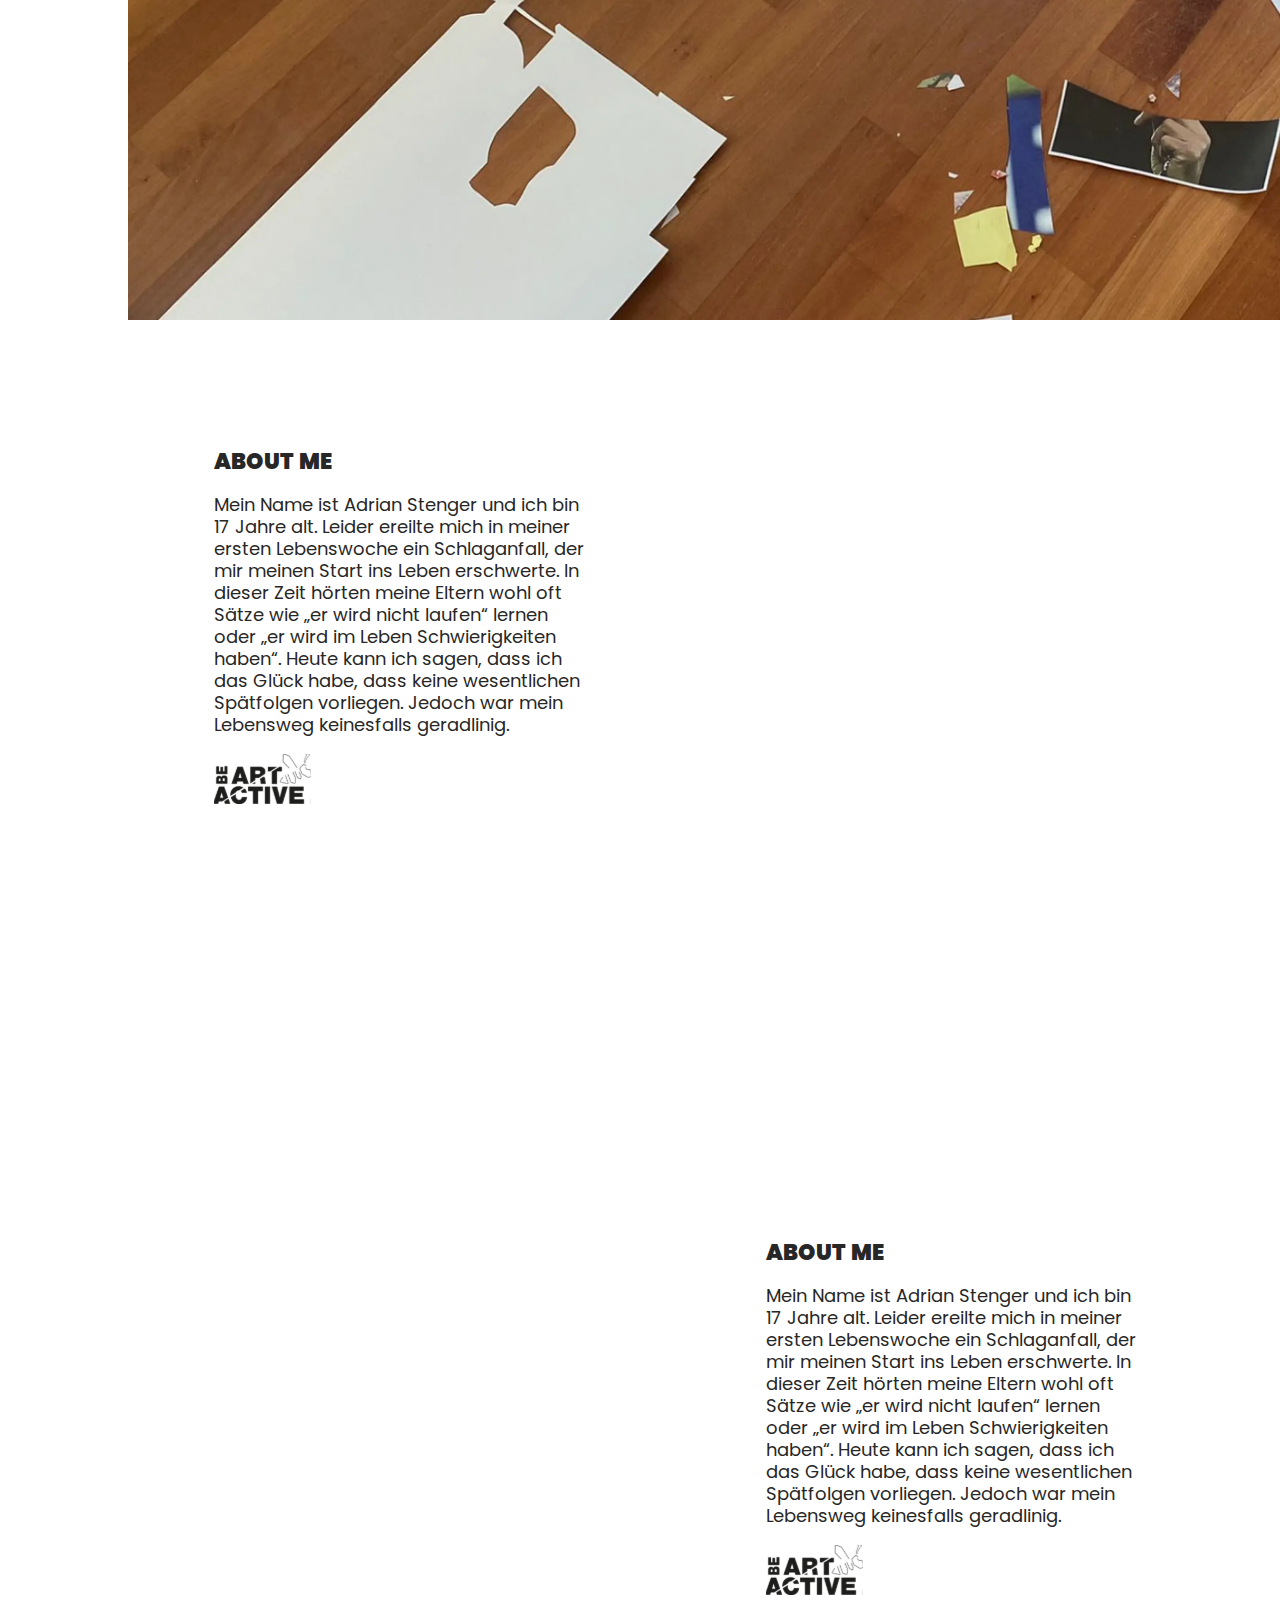
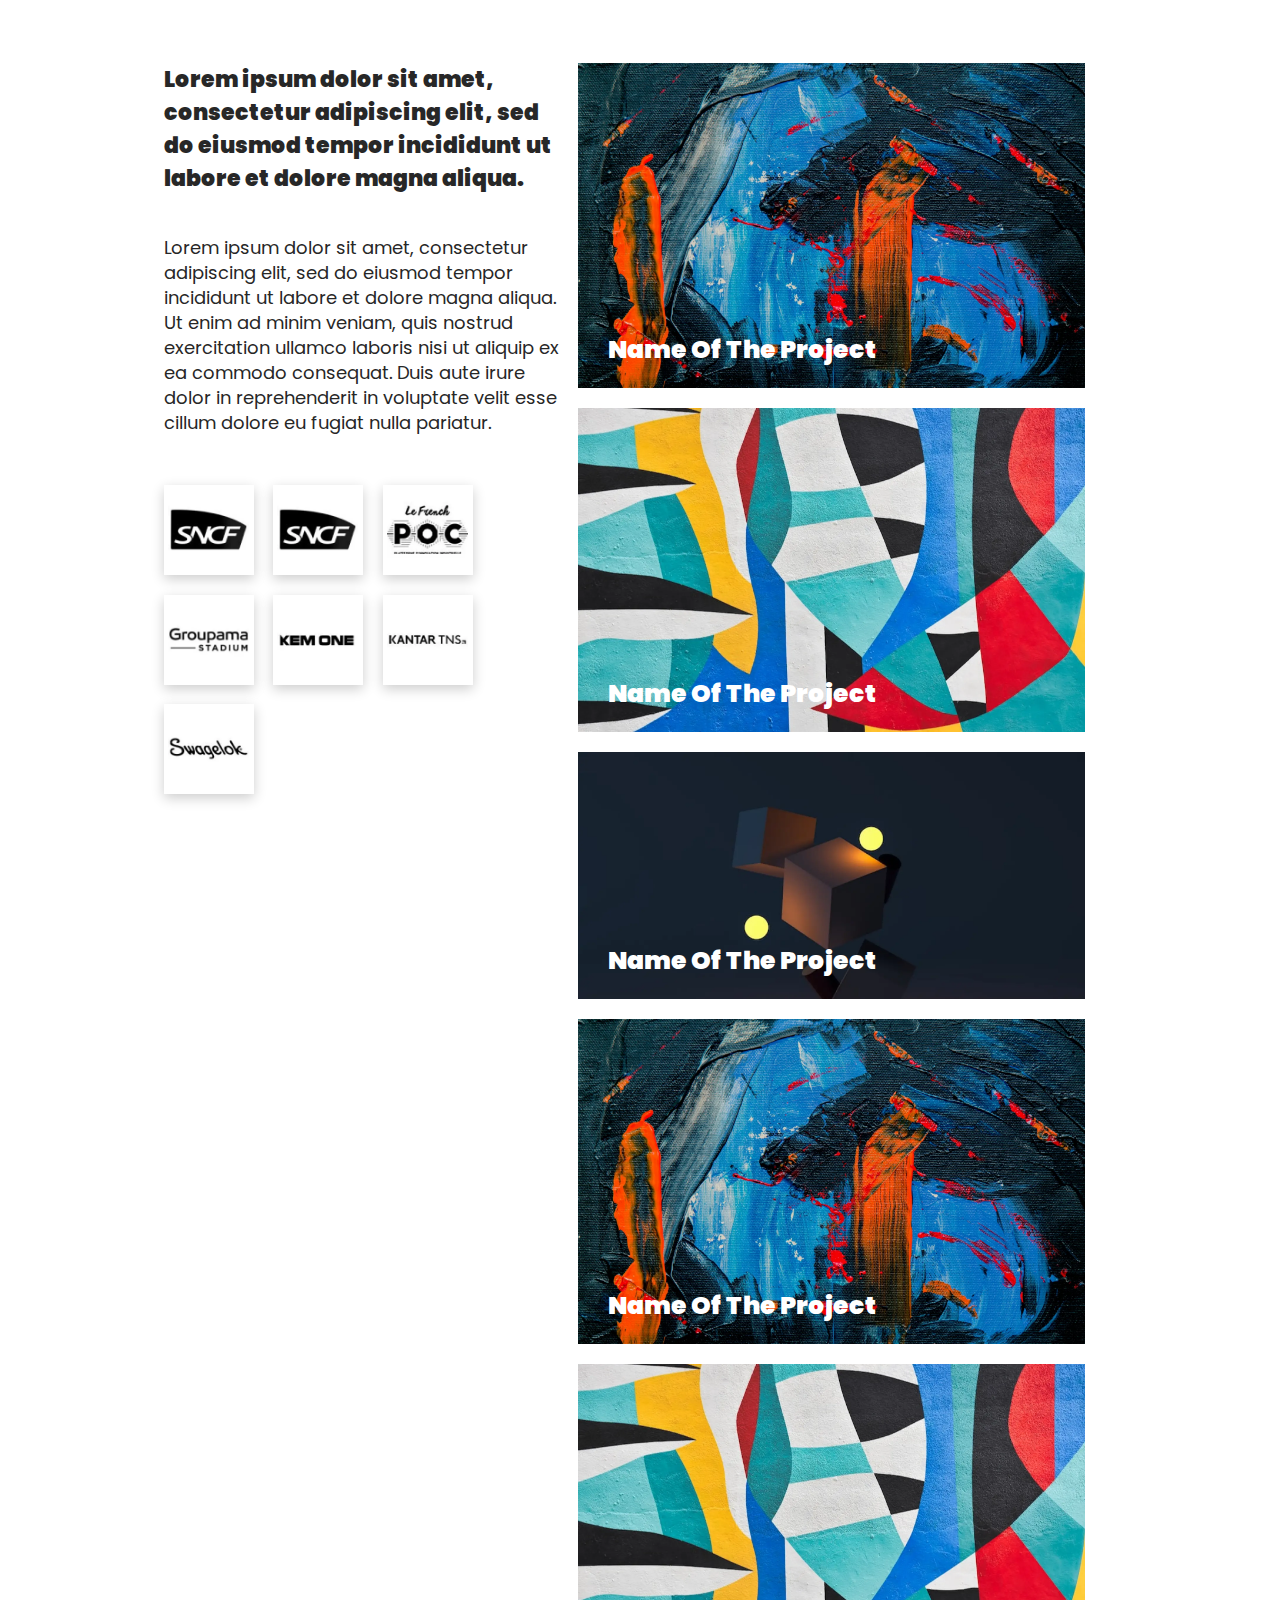
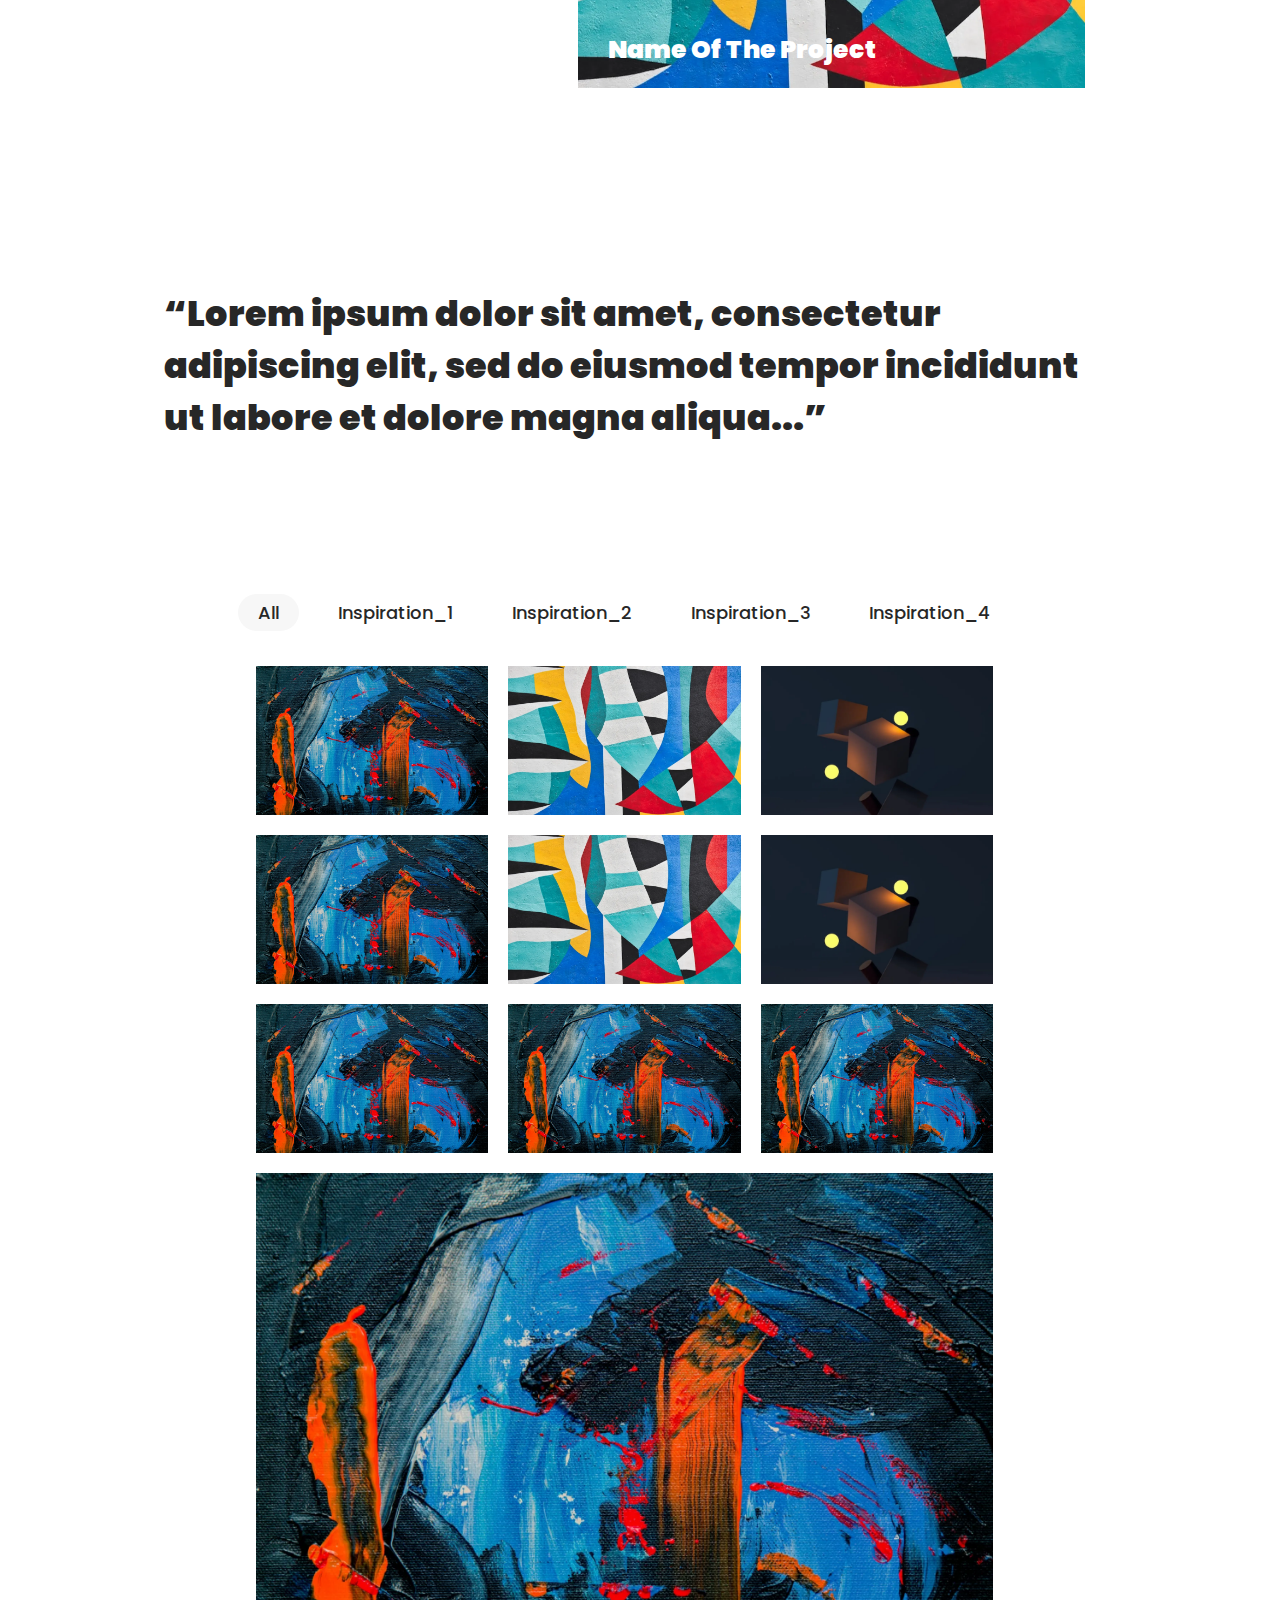
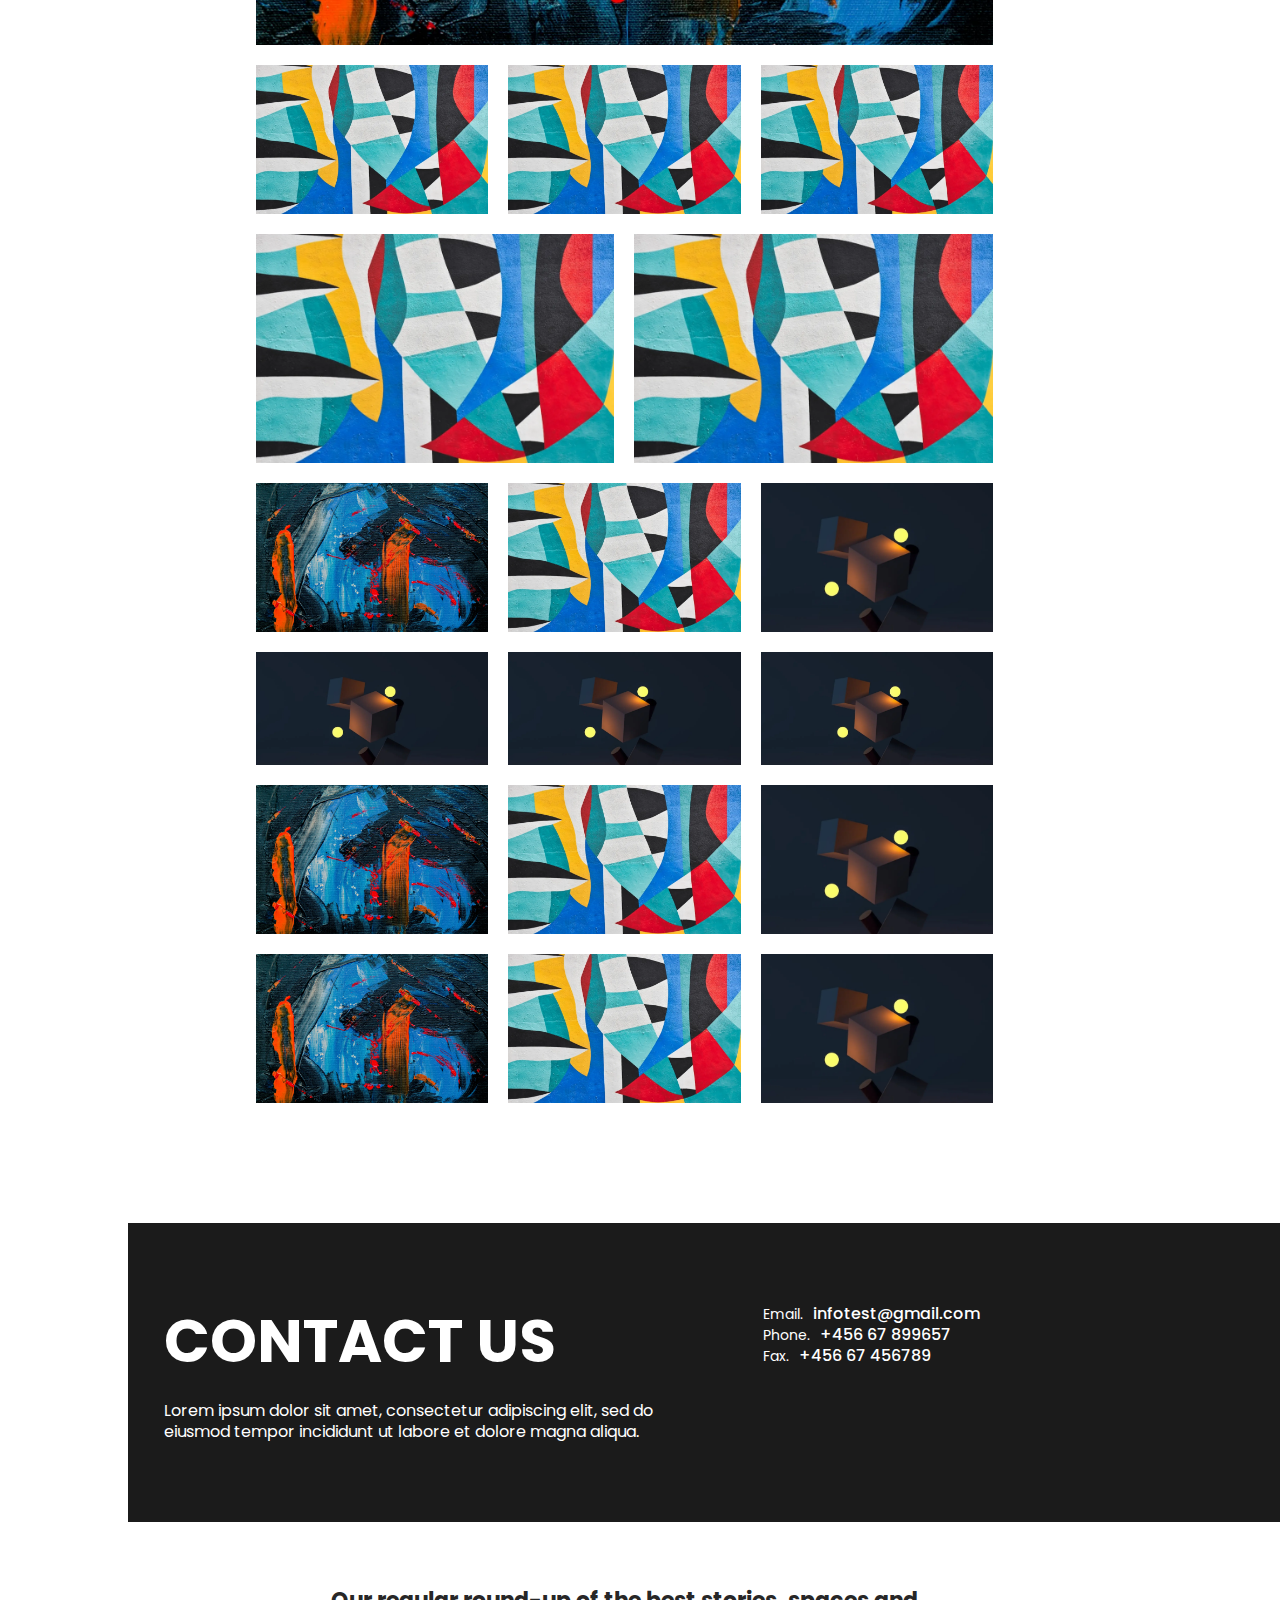
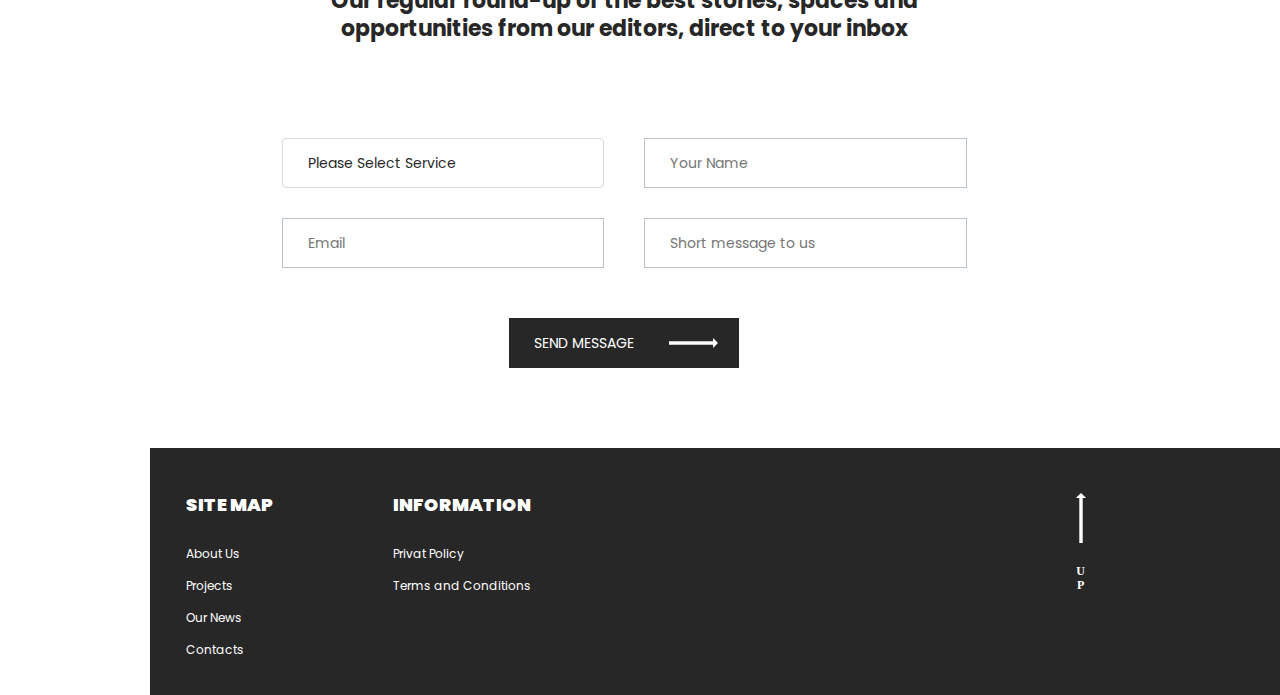
==== commit 04130e4f: "Правки. скролл" ====
--- a/home.html
+++ b/home.html
@@ -6,8 +6,8 @@
 	<meta charset="UTF-8">
 	<meta name="format-detection" content="telephone=no">
 	<!-- <style>body{opacity: 0;}</style> -->
-	<link rel="stylesheet" href="https://cdn.plyr.io/3.7.2/plyr.css?_v=20221004202057" />
-	<link rel="stylesheet" href="css/style.min.css?_v=20221004202057">
+	<link rel="stylesheet" href="https://cdn.plyr.io/3.7.2/plyr.css?_v=20221006023940" />
+	<link rel="stylesheet" href="css/style.min.css?_v=20221006023940">
 	<link rel="shortcut icon" href="favicon.ico">
 	<!-- <meta name="robots" content="noindex, nofollow"> -->
 	<meta name="viewport" content="width=device-width, initial-scale=1.0">
@@ -112,81 +112,87 @@
 					</p>
 				</div>
 				<div class="about_me_paralax_box">
-					<div class="about__me_block about__block" style="padding-bottom: 606px;">
-						<div class="__container">
-							<div class="about__info_block" style="top: 1000px">
-								<h4>About me</h4>
-								<p>
-									Mein Name ist Adrian Stenger und ich bin 17 Jahre alt. Leider ereilte mich in meiner ersten
-									Lebenswoche
-									ein
-									Schlaganfall, der mir meinen Start ins Leben erschwerte. In dieser Zeit hörten meine Eltern wohl oft
-									Sätze wie „er wird
-									nicht laufen“ lernen oder „er wird im Leben Schwierigkeiten haben“. Heute kann ich sagen, dass ich das
-									Glück habe, dass
-									keine wesentlichen Spätfolgen vorliegen. Jedoch war mein Lebensweg keinesfalls geradlinig.
-								</p>
-								<svg width="97" height="50" viewBox="0 0 97 50" fill="none" xmlns="http://www.w3.org/2000/svg" xmlns:xlink="http://www.w3.org/1999/xlink">
-									<rect width="96.875" height="50" fill="url(#pattern0)" />
-									<defs>
-										<pattern id="pattern0" patternContentUnits="objectBoundingBox" width="1" height="1">
-											<use xlink:href="#image0_40_127" transform="translate(-0.014671) scale(0.00145799 0.00282486)" />
-										</pattern>
-										<image id="image0_40_127" width="706" height="354" xlink:href="[data-uri]" />
-									</defs>
-								</svg>
-							</div>
-						</div>
-					</div>
-					<div class="about__brand_block about__block" style="padding-bottom: 506px;">
-						<div class="__container">
-							<div class="about__info_block" style="top: 506px">
-								<h4>About me</h4>
-								<p>
-									Mein Name ist Adrian Stenger und ich bin 17 Jahre alt. Leider ereilte mich in meiner ersten
-									Lebenswoche
-									ein
-									Schlaganfall, der mir meinen Start ins Leben erschwerte. In dieser Zeit hörten meine Eltern wohl oft
-									Sätze wie „er wird
-									nicht laufen“ lernen oder „er wird im Leben Schwierigkeiten haben“. Heute kann ich sagen, dass ich das
-									Glück habe, dass
-									keine wesentlichen Spätfolgen vorliegen. Jedoch war mein Lebensweg keinesfalls geradlinig.
-								</p>
-								<svg width="97" height="50" viewBox="0 0 97 50" fill="none" xmlns="http://www.w3.org/2000/svg" xmlns:xlink="http://www.w3.org/1999/xlink">
-									<rect width="96.875" height="50" fill="url(#pattern0)" />
-									<defs>
-										<pattern id="pattern0" patternContentUnits="objectBoundingBox" width="1" height="1">
-											<use xlink:href="#image0_40_127" transform="translate(-0.014671) scale(0.00145799 0.00282486)" />
-										</pattern>
-										<image id="image0_40_127" width="706" height="354" xlink:href="[data-uri]" />
-									</defs>
-								</svg>
-							</div>
-						</div>
-					</div>
-					<div class="about__beart_block about__block" style="padding-bottom: 506px;">
-						<div class="__container">
-							<div class="about__info_block" style="top: 506px">
-								<h4>About me</h4>
-								<p>
-									Mein Name ist Adrian Stenger und ich bin 17 Jahre alt. Leider ereilte mich in meiner ersten
-									Lebenswoche
-									ein
-									Schlaganfall, der mir meinen Start ins Leben erschwerte. In dieser Zeit hörten meine Eltern wohl oft
-									Sätze wie „er wird
-									nicht laufen“ lernen oder „er wird im Leben Schwierigkeiten haben“. Heute kann ich sagen, dass ich das
-									Glück habe, dass
-									keine wesentlichen Spätfolgen vorliegen. Jedoch war mein Lebensweg keinesfalls geradlinig.
-								</p>
-								<svg width="97" height="50" viewBox="0 0 97 50" fill="none" xmlns="http://www.w3.org/2000/svg" xmlns:xlink="http://www.w3.org/1999/xlink">
-									<rect width="96.875" height="50" fill="url(#pattern0)" />
-									<defs>
-										<pattern id="pattern0" patternContentUnits="objectBoundingBox" width="1" height="1">
-											<use xlink:href="#image0_40_127" transform="translate(-0.014671) scale(0.00145799 0.00282486)" />
-										</pattern>
-										<image id="image0_40_127" width="706" height="354" xlink:href="[data-uri]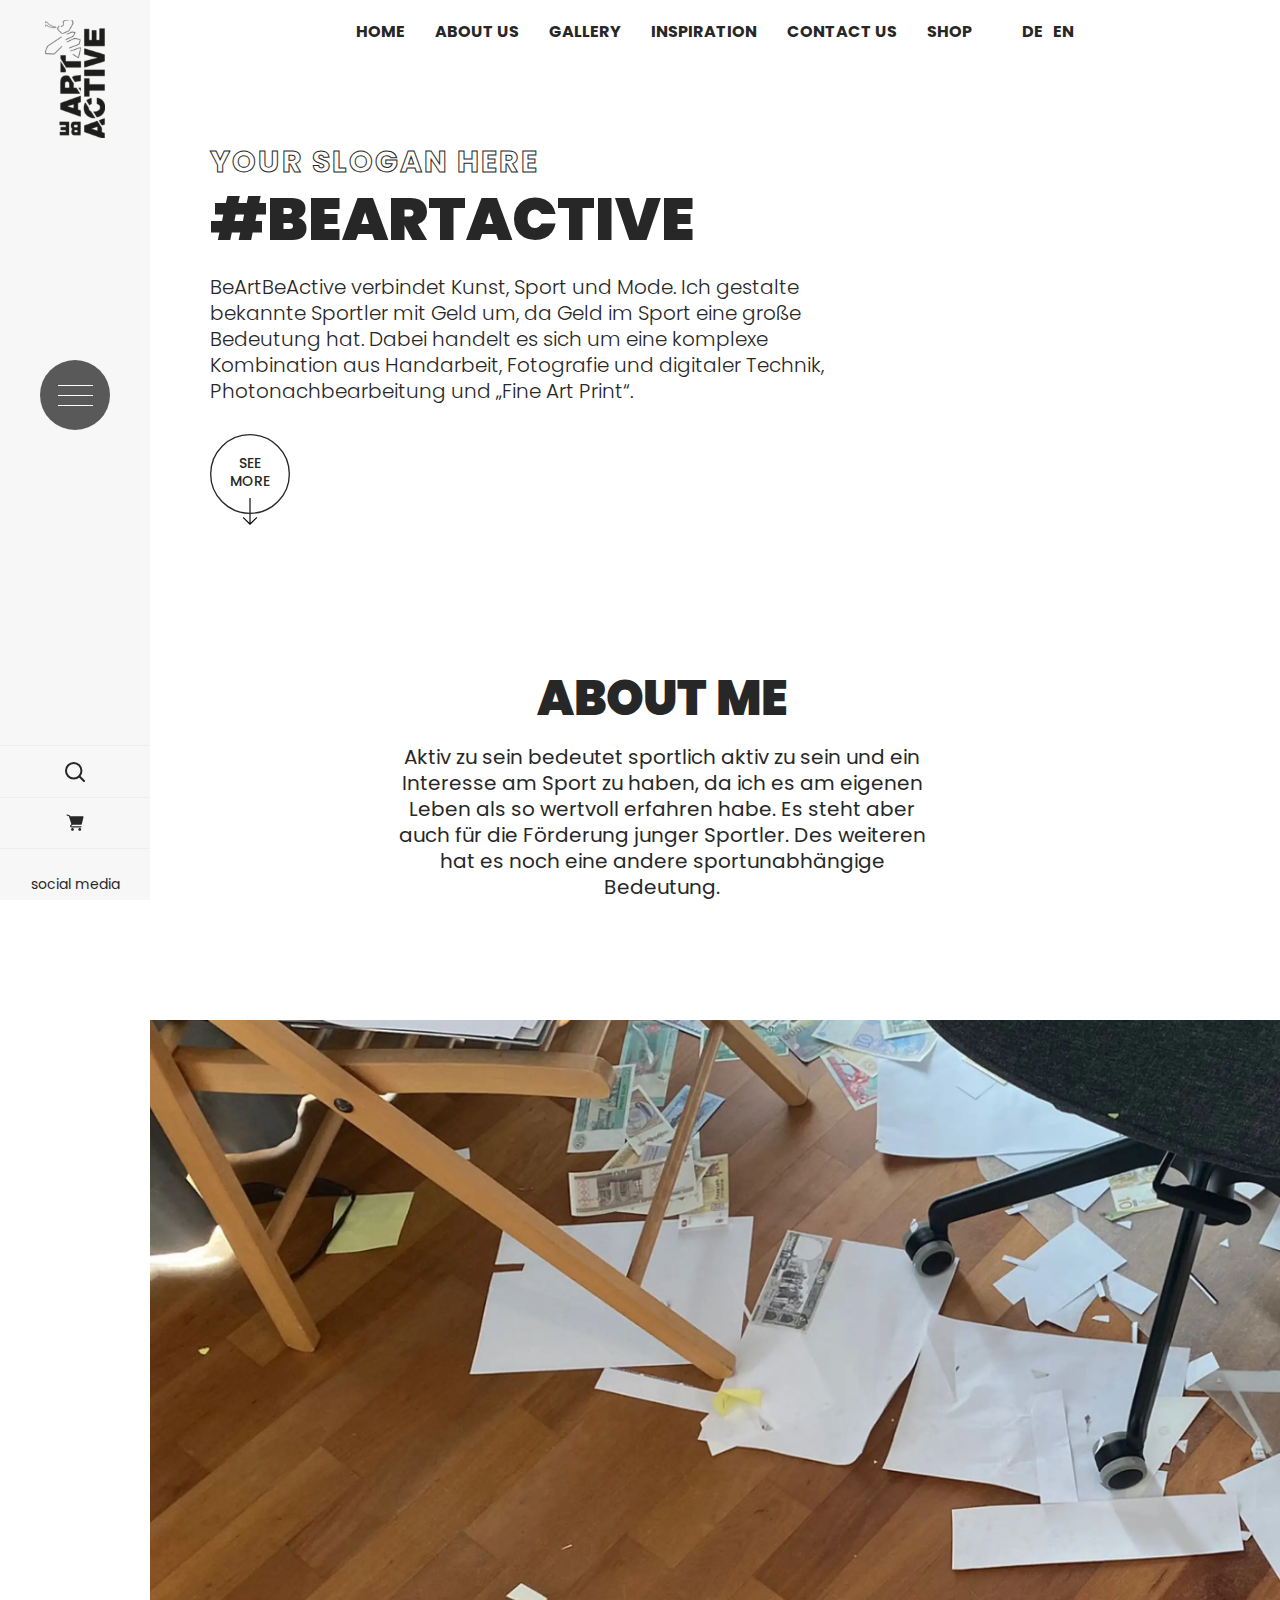
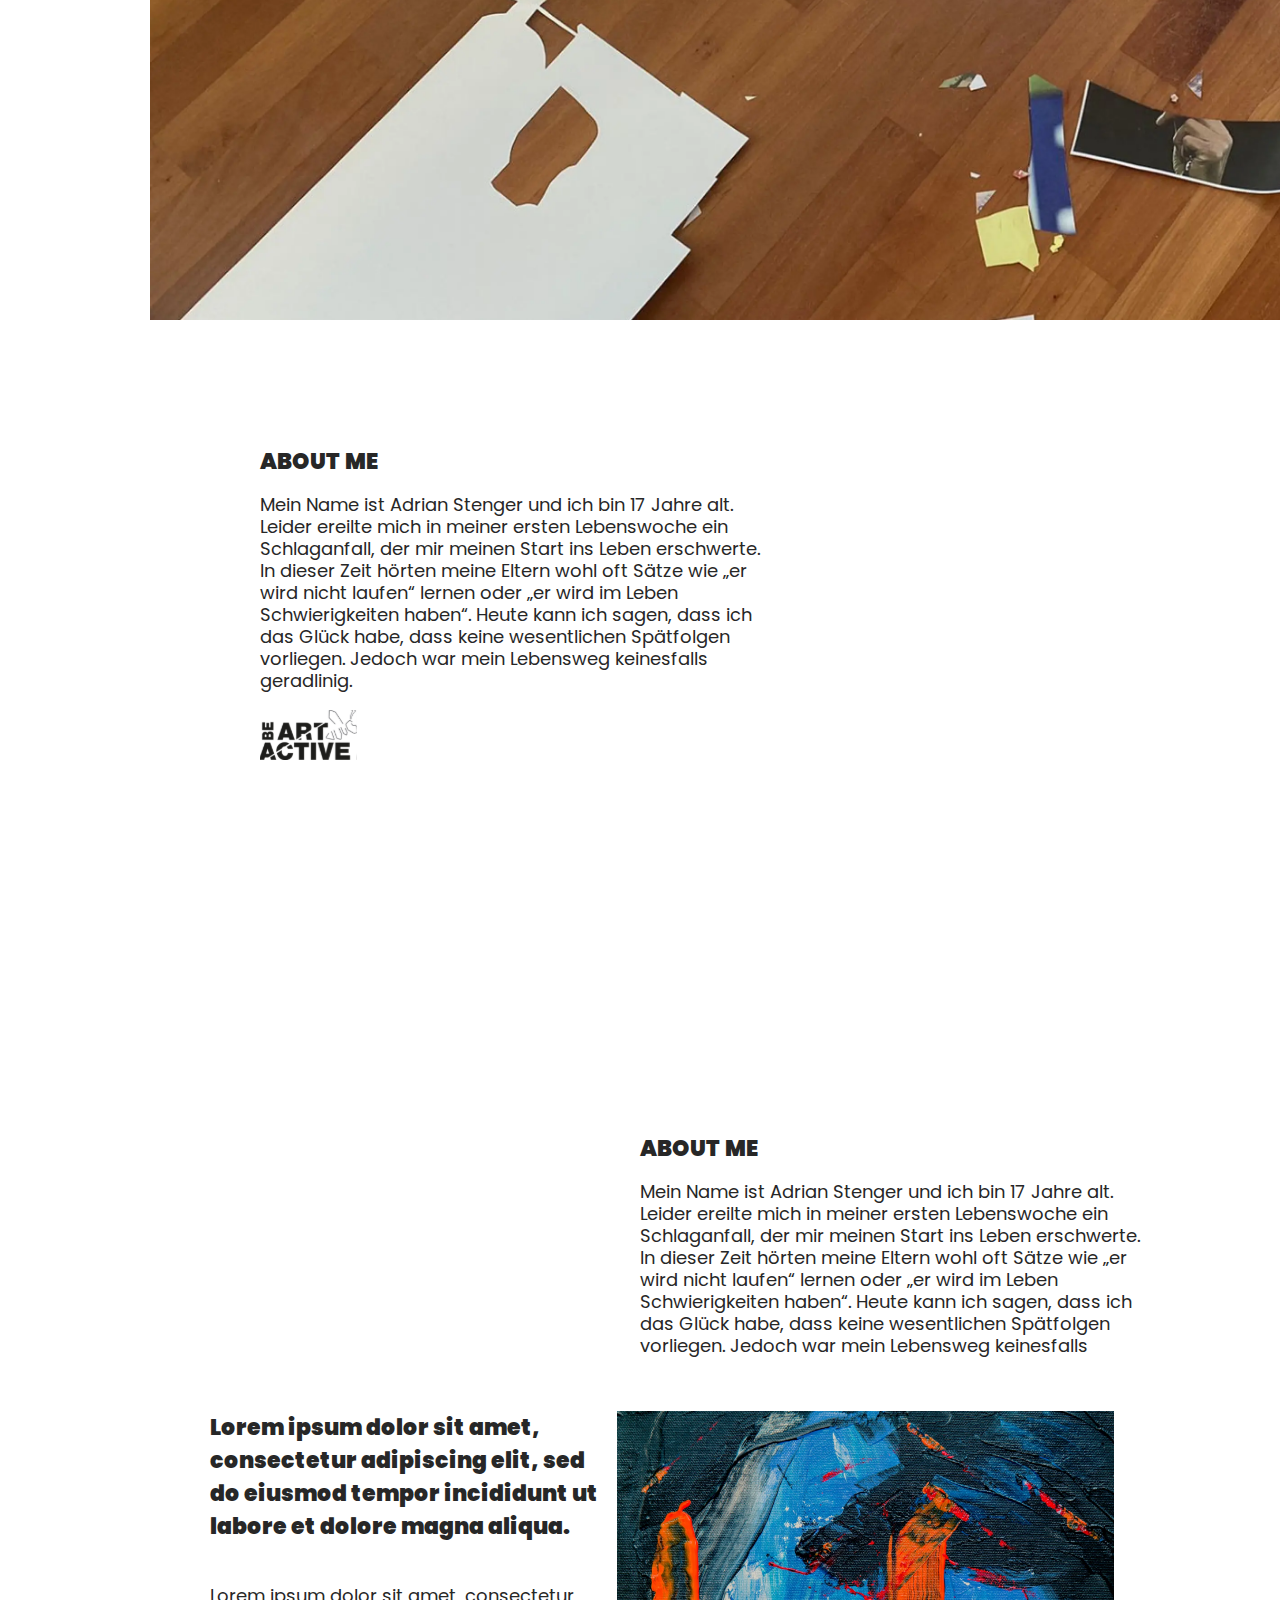
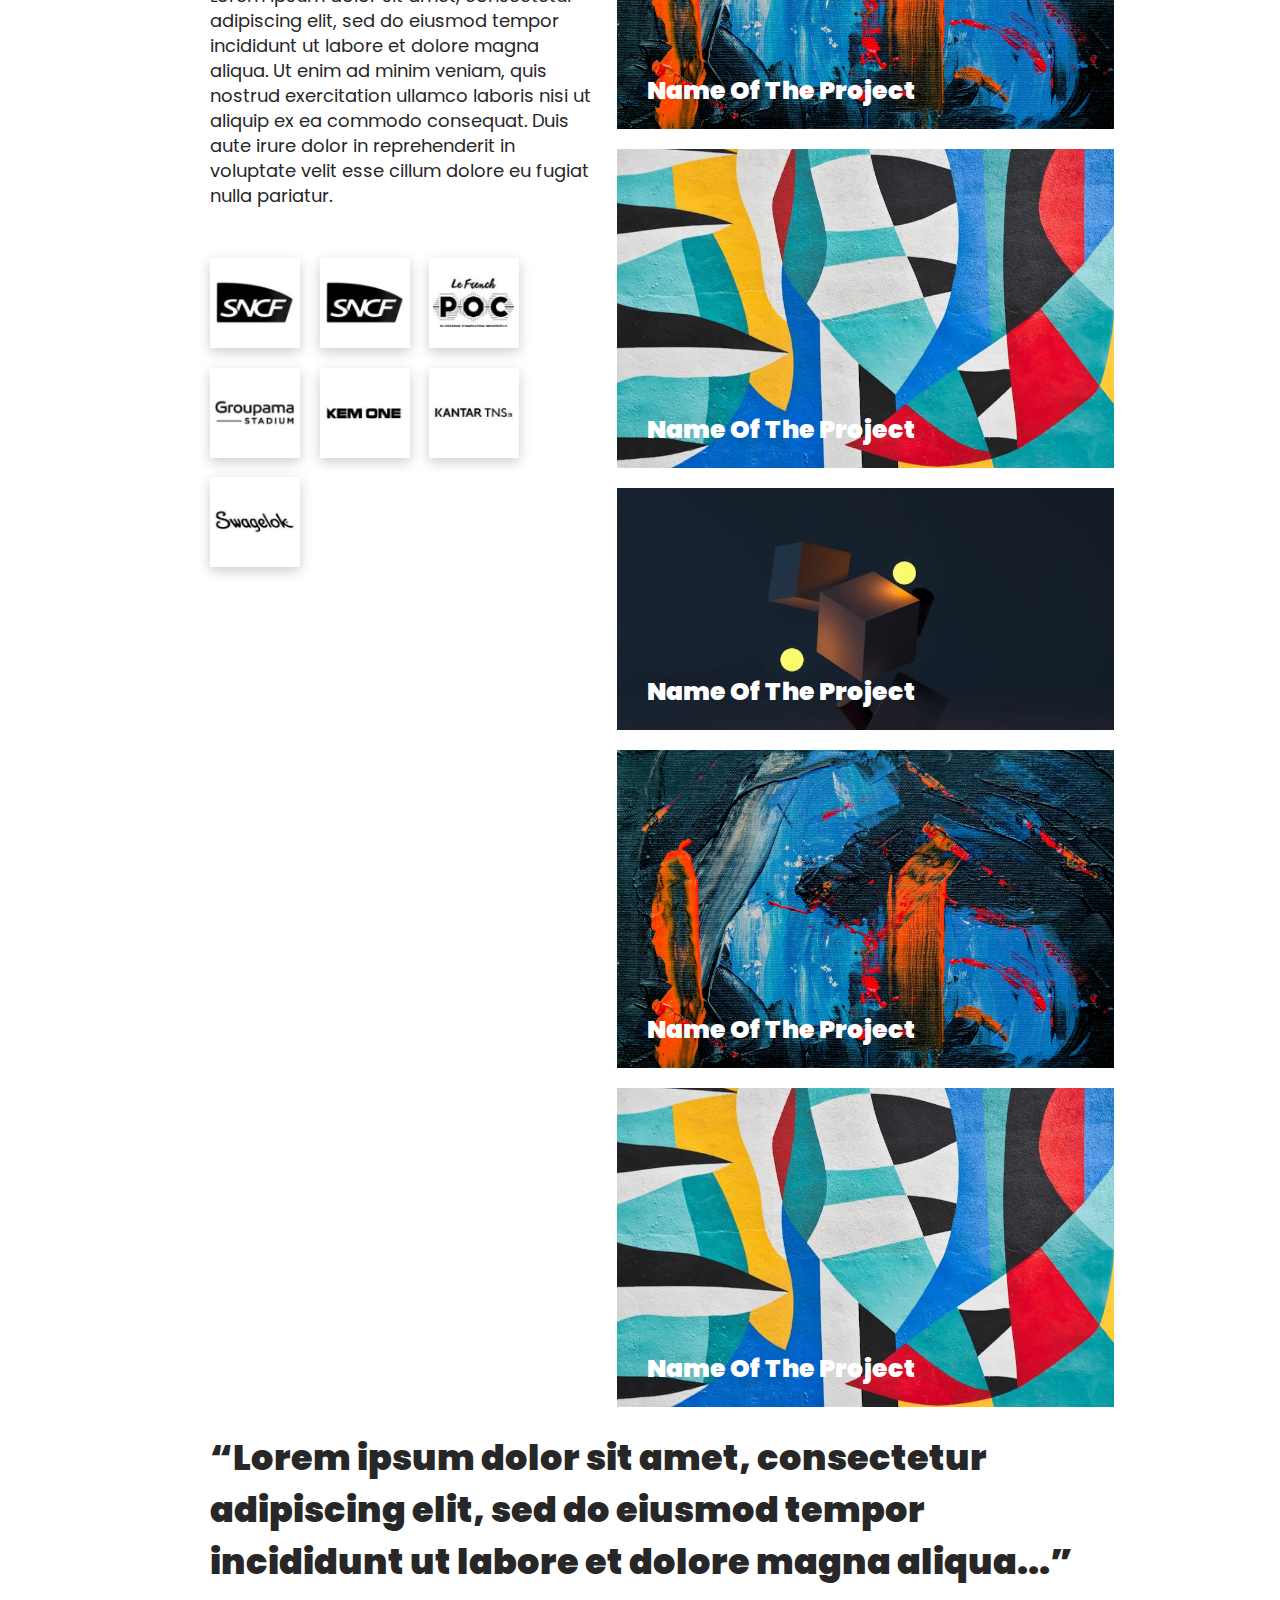
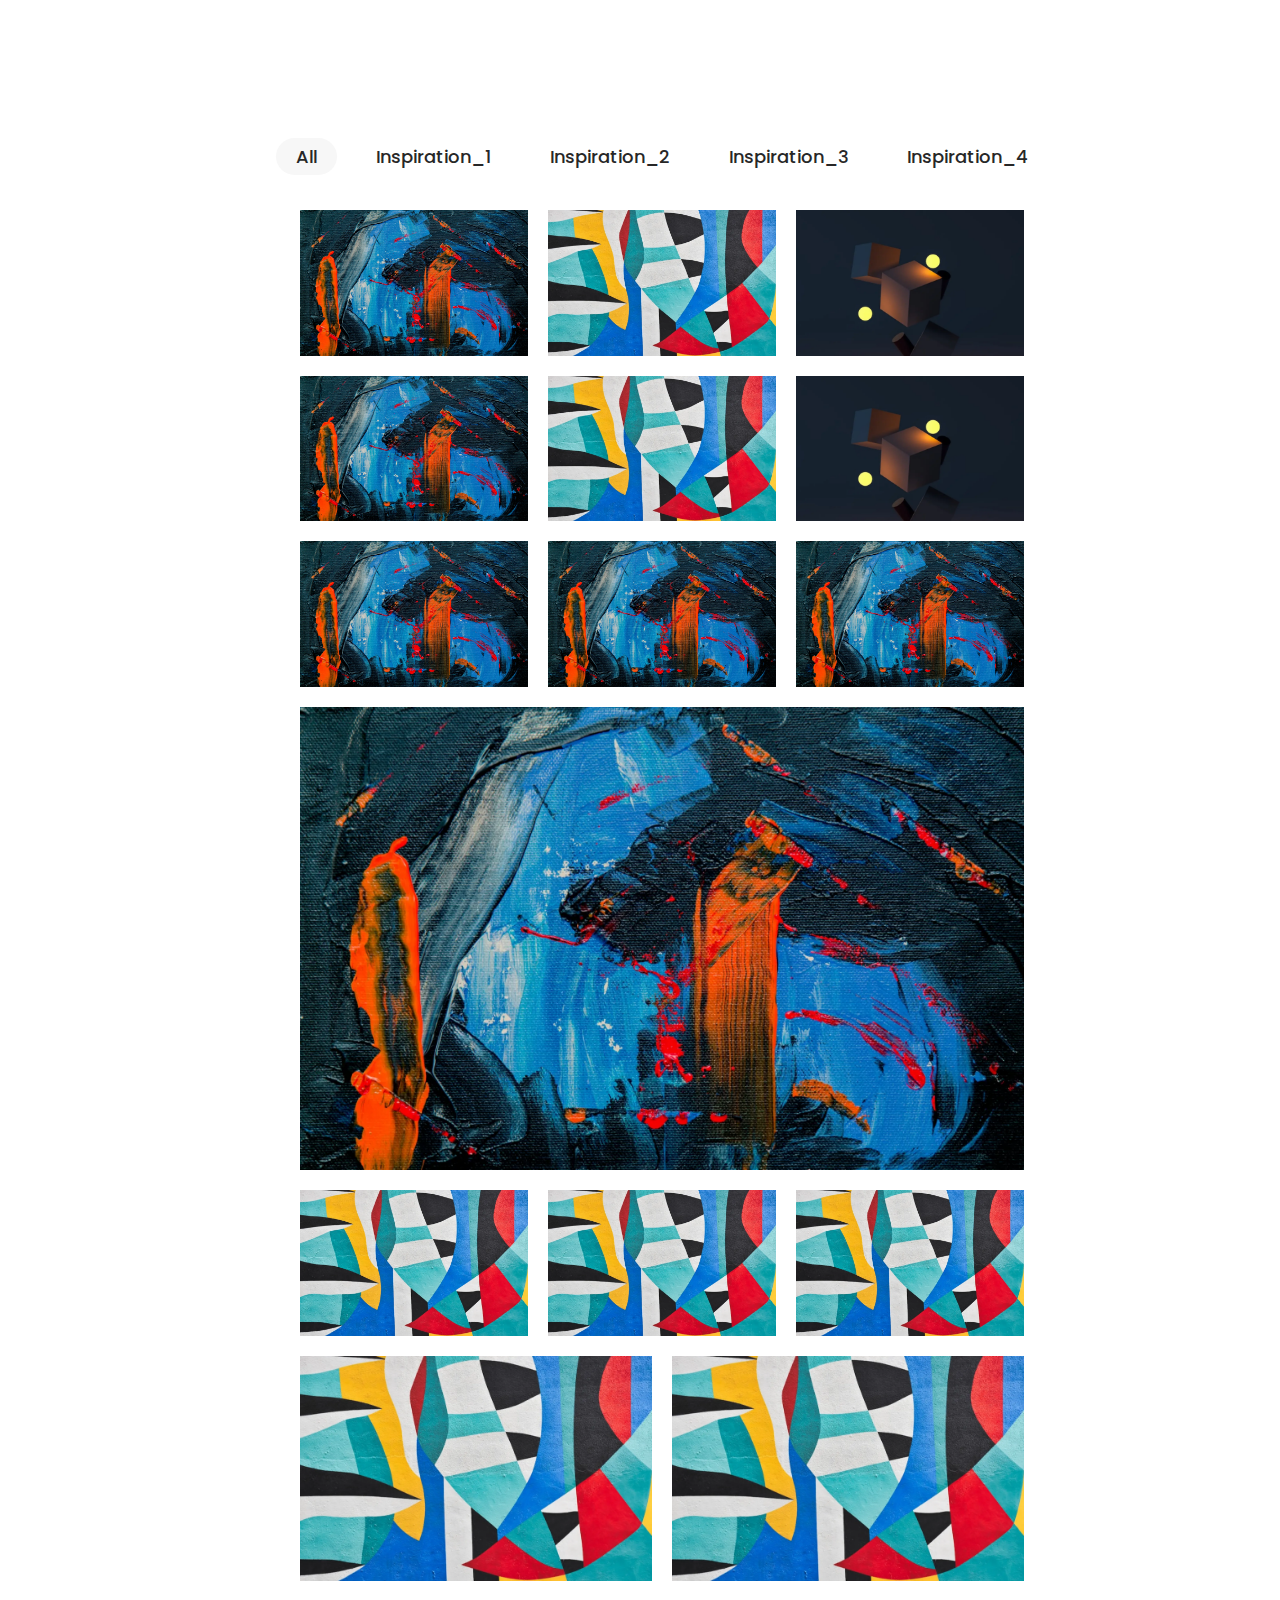
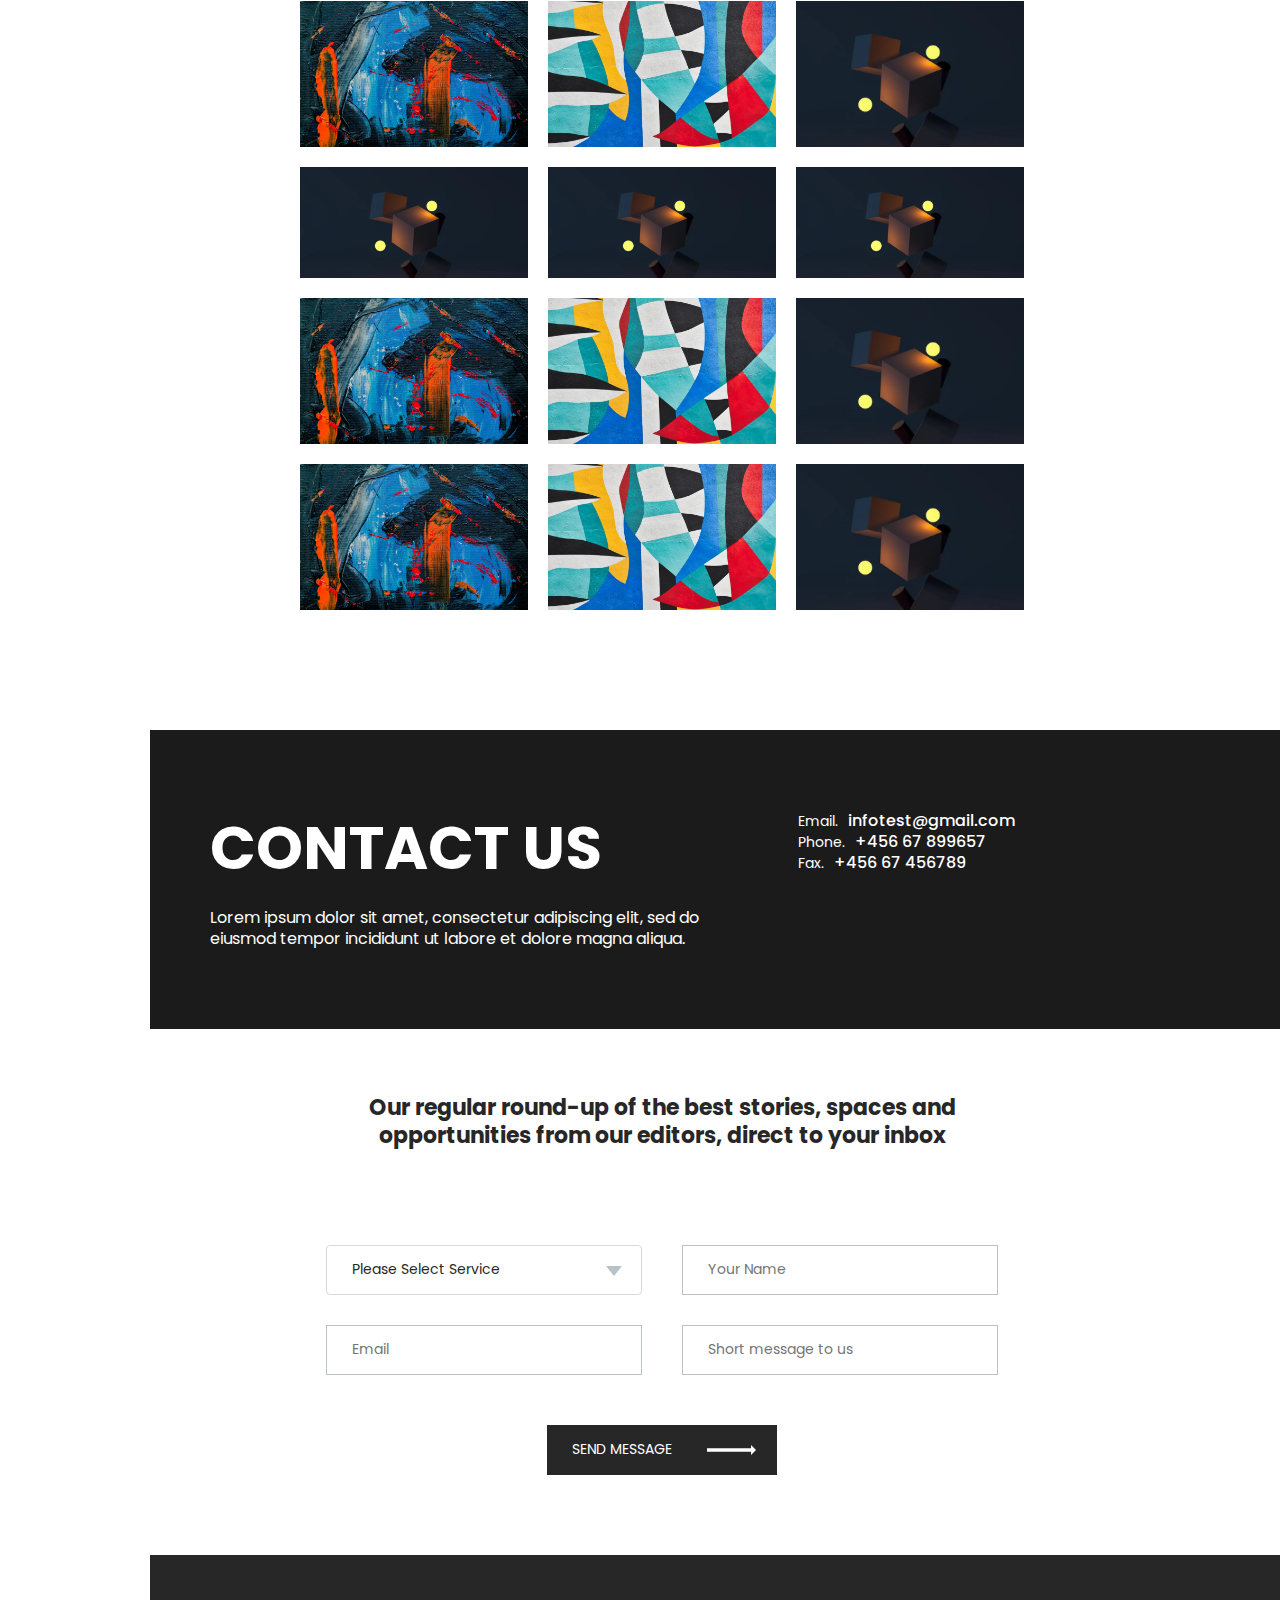
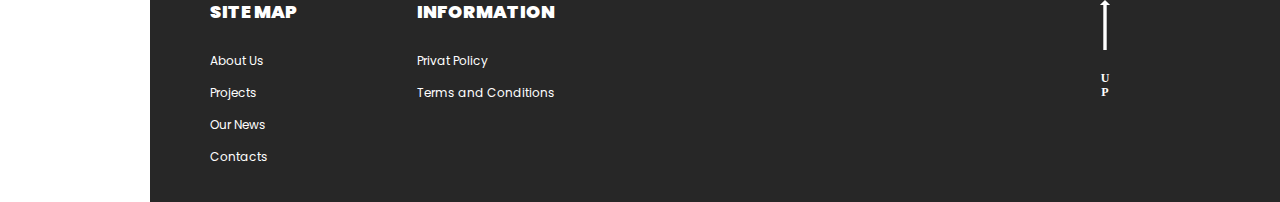
==== commit e2a48ece: "Большая часть адаптива" ====
--- a/home.html
+++ b/home.html
@@ -6,8 +6,8 @@
 	<meta charset="UTF-8">
 	<meta name="format-detection" content="telephone=no">
 	<!-- <style>body{opacity: 0;}</style> -->
-	<link rel="stylesheet" href="https://cdn.plyr.io/3.7.2/plyr.css?_v=20221006023940" />
-	<link rel="stylesheet" href="css/style.min.css?_v=20221006023940">
+	<link rel="stylesheet" href="https://cdn.plyr.io/3.7.2/plyr.css?_v=20221007073542" />
+	<link rel="stylesheet" href="css/style.min.css?_v=20221007073542">
 	<link rel="shortcut icon" href="favicon.ico">
 	<!-- <meta name="robots" content="noindex, nofollow"> -->
 	<meta name="viewport" content="width=device-width, initial-scale=1.0">
@@ -450,7 +450,7 @@
 					<form data-watch action="" class="contact_form__aplication">
 						<div class="contact_form__row">
 							<div class="contact_form__item">
-								<select name="" id="">
+								<select name="" id="" class="contact_form__select">
 									<option value="placeholder">Please Select Service</option>
 									<option value="option_2">option 1</option>
 									<option value="option_3">option 2</option>
@@ -508,8 +508,8 @@
 		</div>
 	</div>
 </div> -->
-	<script src="https://cdn.plyr.io/3.7.2/plyr.js?_v=20221006023940"></script>
-	<script src="js/app.min.js?_v=20221006023940"></script>
+	<script src="https://cdn.plyr.io/3.7.2/plyr.js?_v=20221007073542"></script>
+	<script src="js/app.min.js?_v=20221007073542"></script>
 </body>
 
 </html>--- a/css/style.min.css
+++ b/css/style.min.css
@@ -1 +1 @@
-@charset "UTF-8";@import url(https://fonts.googleapis.com/css?family=Poppins:100,100italic,200,200italic,300,300italic,regular,italic,500,500italic,600,600italic,700,700italic,800,800italic,900,900italic);*{padding:0;margin:0;border:0}*,:after,:before{-webkit-box-sizing:border-box;box-sizing:border-box}body,html{height:100%;min-width:320px}body{color:#272727;line-height:1;font-family:Poppins;font-size:.875rem;-ms-text-size-adjust:100%;-moz-text-size-adjust:100%;-webkit-text-size-adjust:100%;-webkit-font-smoothing:antialiased;-moz-osx-font-smoothing:grayscale}button,input,textarea{font-family:Poppins;font-size:inherit}button{cursor:pointer;color:inherit;background-color:inherit}a{color:inherit}a:link,a:visited{text-decoration:none}a:hover{text-decoration:none}ul li{list-style:none}img{vertical-align:top}h1,h2,h3,h4,h5,h6{font-weight:inherit;font-size:inherit}.lock body{overflow:hidden;-ms-touch-action:none;touch-action:none;-ms-scroll-chaining:none;overscroll-behavior:none}.wrapper{min-height:100%;display:-webkit-box;display:-ms-flexbox;display:flex;-webkit-box-orient:vertical;-webkit-box-direction:normal;-ms-flex-direction:column;flex-direction:column;overflow:hidden}.wrapper>main{-webkit-box-flex:1;-ms-flex:1 1 auto;flex:1 1 auto}.wrapper>*{min-width:0}[class*=__container]{max-width:59.375rem;-webkit-box-sizing:content-box;box-sizing:content-box;margin:0 auto;padding:0 .625rem}.select{position:relative}.select__body{position:relative;height:50px}.select__title{color:inherit;text-align:left;border:1px solid #d9d9d9;background-color:#fff;cursor:pointer;width:100%;height:100%;border-radius:4px}.select__value{display:-webkit-box;display:-ms-flexbox;display:flex;-webkit-box-align:center;-ms-flex-align:center;align-items:center;height:1.875rem;padding:0 25px;gap:.625rem}.select__value>*{-webkit-box-flex:1;-ms-flex:1 1 auto;flex:1 1 auto}.select__value:after{content:"";-ms-flex-item-align:stretch;-ms-grid-row-align:stretch;align-self:stretch;-webkit-box-flex:0;-ms-flex:0 0 10px;flex:0 0 10px;-webkit-transition:all .3s ease 0s;-o-transition:all .3s ease 0s;transition:all .3s ease 0s;display:-webkit-box;display:-ms-flexbox;display:flex;-webkit-box-pack:center;-ms-flex-pack:center;justify-content:center;-webkit-box-align:center;-ms-flex-align:center;align-items:center}._select-open .select__value:after{-webkit-transform:rotate(-180deg);-ms-transform:rotate(-180deg);transform:rotate(-180deg)}.select__value._select-pseudo-label::before{content:attr(data-pseudo-label);opacity:.5}.select__text{-webkit-box-flex:1;-ms-flex:1 1 auto;flex:1 1 auto}.select__input{width:100%;background-color:transparent;height:100%}.select__options{color:#000;position:absolute;top:48px;border-radius:0 0 4px 4px;min-width:100%;left:0;background-color:#fff;border-top:0;border:1px solid #d9d9d9;border-top:0;padding:10px 0 5px 0}.select__scroll{overflow-y:auto;overflow-x:hidden;max-height:200px}.select__option{width:100%;text-align:left;cursor:pointer;padding:5px 25px;color:inherit}.select__option._select-selected{background-color:#eee}.select__row{display:-webkit-inline-box;display:-ms-inline-flexbox;display:inline-flex;-webkit-box-align:center;-ms-flex-align:center;align-items:center}.select._select-open{z-index:5}._select-tag{cursor:pointer}[class*=-ibg]{position:relative}[class*=-ibg] img{position:absolute;width:100%;height:100%;top:0;left:0;-o-object-fit:cover;object-fit:cover}[class*=-ibg_contain] img{-o-object-fit:contain;object-fit:contain}@-webkit-keyframes circle{0%{stroke-dasharray:190px}25%{stroke-dasharray:95px;-webkit-transform:rotate(0);transform:rotate(0)}50%{stroke-dasharray:95px;-webkit-transform:rotate(180deg);transform:rotate(180deg)}}@keyframes circle{0%{stroke-dasharray:190px}25%{stroke-dasharray:95px;-webkit-transform:rotate(0);transform:rotate(0)}50%{stroke-dasharray:95px;-webkit-transform:rotate(180deg);transform:rotate(180deg)}}.page{margin-left:150px}.sidebar_menu{padding-top:20px;position:fixed;z-index:3;width:150px;height:100vh;background-color:#f7f7f7;-webkit-transition:all .4s ease-in-out;-o-transition:all .4s ease-in-out;transition:all .4s ease-in-out}.sidebar_menu .header__row{-webkit-box-orient:vertical;-webkit-box-direction:normal;-ms-flex-direction:column;flex-direction:column}.sidebar_menu .header__row li{width:-webkit-fit-content;width:-moz-fit-content;width:fit-content}.sidebar_menu__row{display:-webkit-box;display:-ms-flexbox;display:flex;-webkit-box-orient:vertical;-webkit-box-direction:normal;-ms-flex-direction:column;flex-direction:column;height:100%}.sidebar_menu__item:not(:last-child){border-bottom:1px solid #eee}.sidebar_menu__item:first-child{-webkit-box-flex:1;-ms-flex-positive:1;flex-grow:1}.sidebar_menu__item:not(:first-child){-webkit-box-flex:0;-ms-flex-positive:0;flex-grow:0;height:70px;text-align:center}.sidebar_menu__logo{display:-webkit-box;display:-ms-flexbox;display:flex;-webkit-box-pack:center;-ms-flex-pack:center;justify-content:center}.menu_icon{padding:12px 0;background:#595959;border-radius:50%;display:block;width:70px;height:70px;border:1px solid #000;border:none;position:absolute;z-index:5;right:40px;top:40%;cursor:pointer}.menu_icon:focus{outline:0}.menu_icon span{cursor:pointer;width:50%;height:1px;position:absolute;display:block;background:#fff}.menu_icon:after,.menu_icon:before{width:50%;height:1px;position:absolute;display:block;background:#fff}.menu_icon:after,.menu_icon:before{content:"";-webkit-transition:all .3s ease-in-out;-o-transition:all .3s ease-in-out;transition:all .3s ease-in-out}.menu_icon:after{top:35%;right:25%;margin-top:0;-webkit-transform:scale(1);-ms-transform:scale(1);transform:scale(1)}.menu_icon:before{bottom:35%;right:25%;margin-bottom:0;-webkit-transform:scale(1);-ms-transform:scale(1);transform:scale(1)}.menu_icon span{top:calc(50% - .5px);right:24%;-webkit-transition:all .3s;-o-transition:all .3s;transition:all .3s}.menu_icon span:before{content:"";background:#fff;width:100%;height:1px;position:absolute;left:0;-webkit-transition:-webkit-transform .3s;transition:-webkit-transform .3s;-o-transition:transform .3s;transition:transform .3s;transition:transform .3s,-webkit-transform .3s}.menu_icon._active:after{-webkit-transition:all .3s ease-in-out;-o-transition:all .3s ease-in-out;transition:all .3s ease-in-out;-webkit-transform:scale(0);-ms-transform:scale(0);transform:scale(0);top:calc(50% - 1px)}.menu_icon._active:before{-webkit-transition:all .3s ease-in-out;-o-transition:all .3s ease-in-out;transition:all .3s ease-in-out;-webkit-transform:scale(0);-ms-transform:scale(0);transform:scale(0);bottom:calc(50% - 1px)}.menu_icon._active span{-webkit-transform:rotate(45deg);-ms-transform:rotate(45deg);transform:rotate(45deg);-webkit-transition:all .3s ease-in-out;-o-transition:all .3s ease-in-out;transition:all .3s ease-in-out}.menu_icon._active span:before{-webkit-transform:rotate(-90deg);-ms-transform:rotate(-90deg);transform:rotate(-90deg);-webkit-transition:all .3s ease-in-out;-o-transition:all .3s ease-in-out;transition:all .3s ease-in-out}.burger_menu{padding:10vh 20px 70px;width:-webkit-fit-content;width:-moz-fit-content;width:fit-content;position:fixed;background:#f3f4f5;top:0;left:0;height:100vh;z-index:2;-webkit-transition:all .4s ease-in-out;-o-transition:all .4s ease-in-out;transition:all .4s ease-in-out;-webkit-transform:translateX(-100%);-ms-transform:translateX(-100%);transform:translateX(-100%)}.burger_menu._active{-webkit-transform:translateX(0);-ms-transform:translateX(0);transform:translateX(0)}.burger_menu li{margin-bottom:10px;padding-bottom:5px}.search_form{display:inline-block;position:relative;width:100%;height:100%}.search_form:hover input[type=text]{-webkit-box-shadow:0 0 1px #000;box-shadow:0 0 1px #000;-webkit-transform:translateX(150px);-ms-transform:translateX(150px);transform:translateX(150px)}.search_form input{position:absolute;display:inline-block;left:0;height:18px}.search_form input[type=text]{padding:0 20px;height:100%;width:calc(50vw - 150px);-webkit-transform:translateX(-100%);-ms-transform:translateX(-100%);transform:translateX(-100%);-webkit-transition:all .4s ease-in-out;-o-transition:all .4s ease-in-out;transition:all .4s ease-in-out;z-index:1;background-color:#f7f7f7}.search_form input[type=text]:focus{outline:0;-webkit-transform:translateX(150px);-ms-transform:translateX(150px);transform:translateX(150px)}.search_form input[type=submit]{top:calc(50% - 9px);left:calc(50% - 9px);font-size:0;height:100%;width:100%;top:0;left:0;background:url(../img/svgicons/search_icon.svg) 50% 50%/40% 40% no-repeat,#f7f7f7;z-index:2;cursor:pointer}.bascket{display:inline-block;width:100%;height:100%;background:url(../img/svgicons/basket.svg) 50% 50%/40% 40% no-repeat,#f7f7f7}.social_media{display:inline-block;width:100%;height:100%;line-height:70px}.first_screen{padding:75px 0 50px}.first_screen .__container{position:relative}.first_screen h1{font-weight:900;font-size:60px;line-height:70px;margin-bottom:20px}.first_screen p{font-weight:300;font-size:20px;line-height:26px;max-width:640px;margin-bottom:30px}.first_screen .plyr{height:60vh}.first_screen .plyr .plyr__video-wrapper{height:auto}.first_screen .plyr__video-embed{position:relative}.first_screen .plyr__video-embed .plyr__video-embed__container{margin:0;max-width:100%}.first_screen .plyr__video-embed iframe{position:absolute;top:0;height:100%}.slogan{font-weight:700;font-size:30px;line-height:45px;letter-spacing:2px;color:#fff;-webkit-text-stroke:1px #272727;-webkit-text-fill-color:#fff}.see_more{padding:20px 15px;margin-bottom:50px;display:block;width:80px;height:80px;border-radius:50%;word-wrap:break-word;font-weight:500;font-size:14px;line-height:18px;text-align:center;text-transform:uppercase;position:relative;-webkit-transition:all .8s ease-in-out;-o-transition:all .8s ease-in-out;transition:all .8s ease-in-out;cursor:pointer}.see_more:hover{-webkit-transform:scale(1.1);-ms-transform:scale(1.1);transform:scale(1.1)}.see_more:hover:before{-webkit-transform:translateY(3px);-ms-transform:translateY(3px);transform:translateY(3px)}.see_more svg{position:absolute;top:0;left:0;width:100%;height:100%;stroke-dasharray:190px}.see_more svg:hover{-webkit-animation:circle 2s;animation:circle 2s}.see_more:before{content:"";position:absolute;display:inline-block;top:80%;left:calc(50% - 8px);width:16px;height:28px;background:url(../img/svgicons/arrow-black-down.svg) 0 0/contain no-repeat;-webkit-transition:all 1s ease-in-out 1s;-o-transition:all 1s ease-in-out 1s;transition:all 1s ease-in-out 1s}.about{padding-top:60px;padding-bottom:25px}.about .about__move_block{padding:10vh 0;-webkit-transform:translateY(100vh);-ms-transform:translateY(100vh);transform:translateY(100vh)}.about h3{font-weight:900;font-size:48px;line-height:50px;text-align:center;text-transform:uppercase;margin-bottom:20px}.about .about__main_text{font-size:20px;line-height:26px;max-width:550px;text-align:center;margin:0 auto}.about>.__container:first-of-type{margin-bottom:120px}.about h4{margin-bottom:16px;font-weight:900;font-size:22px;line-height:33px;text-transform:uppercase}.about_me_paralax_box{overflow:hidden;position:relative}.about_me_paralax_box img{position:absolute;height:100vh}.about__block{position:relative;width:600px}.about__block:not(:last-child){margin-bottom:40vh}.about__block .__container{position:relative}.about__info_block{top:506px;height:-webkit-fit-content;height:-moz-fit-content;height:fit-content;padding:35px 50px;background-color:#fff}.about__info_block p{font-weight:400;font-size:18px;line-height:22px;margin-bottom:18px}.about__brand_block{right:0;margin-left:auto}.Partners{padding:25px 0 0;overflow:hidden}.partners__row{display:-webkit-box;display:-ms-flexbox;display:flex;-webkit-box-pack:justify;-ms-flex-pack:justify;justify-content:space-between}.partners__item{-webkit-box-flex:1;-ms-flex:1 0 60%;flex:1 0 60%}.partners__item p{font-weight:400;font-size:18px;line-height:25px;margin-bottom:40px}.partners__item p:last-child{margin-bottom:15px}.partners__item p strong{display:inline-block;font-weight:900;font-size:22px;line-height:33px}.partners__company{-webkit-box-flex:0;-ms-flex:0 0 43%;flex:0 0 43%}.partners__subrow{display:-webkit-box;display:-ms-flexbox;display:flex;-ms-flex-wrap:wrap;flex-wrap:wrap;margin:0 -10px}.partners__subitem{margin:10px;-webkit-box-flex:0;-ms-flex:0 0 auto;flex:0 0 auto;position:relative;width:7vw;height:7vw;-webkit-backface-visibility:hidden;backface-visibility:hidden;-webkit-transform:perspective(400px);transform:perspective(400px);-webkit-transition:all ease-out .4s;-o-transition:all ease-out .4s;transition:all ease-out .4s;-webkit-perspective:1000px;perspective:1000px;cursor:default}.partners__subitem img{display:block;position:absolute;background-color:#fff;width:90%;height:90%;top:5%;left:5%;-o-object-fit:cover;object-fit:cover;-webkit-backface-visibility:hidden;backface-visibility:hidden}.partners__subitem .partners__subitem_info{top:0;left:0;background:#f7f7f7;-webkit-backface-visibility:hidden;backface-visibility:hidden}.partners__subitem .flip{-webkit-box-shadow:0 4px 12px rgba(0,0,0,.2);box-shadow:0 4px 12px rgba(0,0,0,.2);width:100%;height:100%;-webkit-transform-style:preserve-3d;transform-style:preserve-3d;-webkit-transition:all ease-out .4s;-o-transition:all ease-out .4s;transition:all ease-out .4s;position:relative}.partners__subitem:hover .flip{-webkit-transform:rotateY(180deg);transform:rotateY(180deg)}.partners__subitem .partners__subitem_info{display:-webkit-box;display:-ms-flexbox;display:flex;-webkit-box-orient:vertical;-webkit-box-direction:normal;-ms-flex-direction:column;flex-direction:column;-webkit-box-pack:justify;-ms-flex-pack:justify;justify-content:space-between;position:absolute;width:100%;height:100%;padding:10px;-webkit-transform:rotateY(180deg);transform:rotateY(180deg)}.partners__subitem .partners__subitem_info p{font-weight:400;font-size:9px;line-height:13px;margin-bottom:14px}.partners__subitem .partners__subitem_info a{display:block;color:#f0cc0c;width:100%;font-weight:500;font-size:12px;line-height:15px}.partners__projects{-webkit-box-flex:0;-ms-flex:0 0 55%;flex:0 0 55%}.patners__projects__item{position:relative;overflow:hidden}.patners__projects__item:not(:last-child){margin-bottom:20px}.patners__projects__item h5{position:absolute;color:#fff;font-weight:900;font-size:25px;line-height:33px;text-transform:capitalize;left:30px;bottom:22px;z-index:2}.patners__projects__item .see_more{position:absolute;top:calc(50% - 40px);left:calc(50% - 40px);z-index:2;-webkit-transform:scale(0);-ms-transform:scale(0);transform:scale(0);opacity:0;-webkit-transition:all .4s ease-in;-o-transition:all .4s ease-in;transition:all .4s ease-in}.patners__projects__item .see_more:before{height:14px;width:24px;left:auto;right:-10px;top:calc(50% - 7px);background:url(../img/svgicons/white_arrow.svg) 0 0/contain no-repeat}.patners__projects__item .see_more:hover:before{-webkit-transform:translateY(0);-ms-transform:translateY(0);transform:translateY(0);right:-15px}.patners__projects__item a{color:#fff}.patners__projects__item img{width:100%;-o-object-fit:cover;object-fit:cover;z-index:1;-webkit-transition:all .4s ease-in-out;-o-transition:all .4s ease-in-out;transition:all .4s ease-in-out}.patners__projects__item:hover img{-webkit-transform:scale(1.1);-ms-transform:scale(1.1);transform:scale(1.1)}.patners__projects__item:hover .see_more{-webkit-transform:scale(1);-ms-transform:scale(1);transform:scale(1);opacity:1}.quote{padding:200px 0 150px}.quote blockquote{font-weight:900;font-size:35px;line-height:52px}.category{margin-bottom:110px}.tabs__navigation{width:-webkit-fit-content;width:-moz-fit-content;width:fit-content;display:block;margin:0 auto 25px}.tabs__title{padding:5px 20px;border-radius:100px;font-weight:500;font-size:18px;line-height:27px}.tabs__title:not(:last-child){margin-right:15px}._tab-active{background:#f7f7f7}.tabs__content{width:auto}.tabs__body{-webkit-transition:all .4s ease-in-out;-o-transition:all .4s ease-in-out;transition:all .4s ease-in-out}.tabs__body__row{display:-webkit-box;display:-ms-flexbox;display:flex;-webkit-box-pack:center;-ms-flex-pack:center;justify-content:center;-ms-flex-wrap:wrap;flex-wrap:wrap;margin:0 -10px}.tabs__body__item{-webkit-box-flex:1;-ms-flex:1 1 28%;flex:1 1 28%;margin:10px}.tabs__body__item img{width:100%;height:100%;-o-object-fit:cover;object-fit:cover}.contacts{padding:80px 0;background:#1b1b1b}.contacts .subtitle{color:#fff;text-transform:uppercase;margin-bottom:20px;font-weight:700;line-height:77px}@supports (font-size:clamp(2.1875rem ,1.4182692308rem + 3.8461538462vw ,3.75rem)){.contacts .subtitle{font-size:clamp(2.1875rem ,1.4182692308rem + 3.8461538462vw ,3.75rem)}}@supports not (font-size:clamp(2.1875rem ,1.4182692308rem + 3.8461538462vw ,3.75rem)){.contacts .subtitle{font-size:calc(2.1875rem + 1.5625 * (100vw - 20rem)/ 40.625)}}.contacts__row{display:-webkit-box;display:-ms-flexbox;display:flex}.contacts__item:first-child{-webkit-box-flex:0;-ms-flex:0 0 65%;flex:0 0 65%}.contacts__item a{font-weight:450;font-size:16px;line-height:21px;color:#fff}.contacts__item span{display:inline-block;margin-right:10px;color:#fff}.contacts__item p{font-weight:400;font-size:16px;line-height:21px;color:#fff;max-width:500px}.contact_form{margin-bottom:80px;padding-top:65px}.contact_form__info{margin:0 auto;display:block;max-width:650px;font-weight:700;font-size:22px;line-height:28px;text-align:center;-webkit-transition-duration:.5s;-o-transition-duration:.5s;transition-duration:.5s;-webkit-transition-delay:.2s;-o-transition-delay:.2s;transition-delay:.2s}@supports (margin-bottom:clamp(2.5rem ,1.2692307692rem + 6.1538461538vw ,5rem)){.contact_form__info{margin-bottom:clamp(2.5rem ,1.2692307692rem + 6.1538461538vw ,5rem)}}@supports not (margin-bottom:clamp(2.5rem ,1.2692307692rem + 6.1538461538vw ,5rem)){.contact_form__info{margin-bottom:calc(2.5rem + 2.5 * (100vw - 20rem)/ 40.625)}}.contact_form__row{display:-webkit-box;display:-ms-flexbox;display:flex;-ms-flex-wrap:wrap;flex-wrap:wrap;-webkit-box-pack:center;-ms-flex-pack:center;justify-content:center;margin-bottom:35px}.contact_form__row .contact_form__item{margin:15px 20px;-webkit-box-flex:0;-ms-flex:0 0 35%;flex:0 0 35%}.contact_form__row .contact_form__item._form-focus{-webkit-box-shadow:0 0 5px #fff;box-shadow:0 0 5px #fff}.contact_form__row .contact_form__item input,.contact_form__row .contact_form__item select{width:100%;border:1px solid #b8c2c8;height:50px;padding-left:25px;color:#b8c2c8;-webkit-appearance:none;-moz-appearance:none;appearance:none}.contact_form__row .contact_form__item input:focus,.contact_form__row .contact_form__item select:focus{border-radius:0}.contact_form__row .contact_form__item input:focus-visible,.contact_form__row .contact_form__item select:focus-visible{border-radius:0;outline:0}.contact_form__row .contact_form__item input option,.contact_form__row .contact_form__item select option{border-radius:0}.contact_form__aplication{-webkit-transition-duration:.5s;-o-transition-duration:.5s;transition-duration:.5s;-webkit-transition-delay:.2s;-o-transition-delay:.2s;transition-delay:.2s}.contact_form__submit{display:block;margin:0 auto;padding-left:0;width:230px}.contact_form__submit label{position:relative;cursor:pointer}.contact_form__submit label::before{content:"";display:block;position:absolute;height:10px;width:50px;background:url(../img/svgicons/arrowRight.svg) 0 0/contain no-repeat;top:calc(50% - 5px);right:20px;z-index:3}.contact_form__submit input{display:block;padding-left:25px;width:100%;height:100%;background:#272727;color:#fff;height:50px;text-align:left;cursor:pointer;-webkit-transition-duration:.4s;-o-transition-duration:.4s;transition-duration:.4s}.contact_form__submit input:hover{opacity:.9}.header{margin-left:150px;padding:20px 0}.header a{font-weight:700;font-size:16px;line-height:24px;text-transform:uppercase}.header__menu{display:-webkit-box;display:-ms-flexbox;display:flex;-webkit-box-pack:center;-ms-flex-pack:center;justify-content:center}.header__row{display:-webkit-box;display:-ms-flexbox;display:flex;-webkit-box-pack:end;-ms-flex-pack:end;justify-content:flex-end;margin-right:50px}.header__row li{-webkit-box-flex:0;-ms-flex:0 1 auto;flex:0 1 auto;position:relative;overflow:hidden}.header__row li:not(:last-child){margin-right:30px}.header__row li:before{content:"";display:inline-block;position:absolute;bottom:0;background-color:#f0cc0c;-webkit-transition:all .4s ease-in-out;-o-transition:all .4s ease-in-out;transition:all .4s ease-in-out;-webkit-transform:translateX(-110%);-ms-transform:translateX(-110%);transform:translateX(-110%);left:0;height:2px;width:100%}.header__row li:hover:before{-webkit-transform:translateX(0);-ms-transform:translateX(0);transform:translateX(0)}.language{display:-webkit-box;display:-ms-flexbox;display:flex}.language li:not(:last-child){margin-right:10px}.footer{background-color:#272727;margin-left:150px}@supports (padding-top:clamp(2.1875rem ,1.8798076923rem + 1.5384615385vw ,2.8125rem)){.footer{padding-top:clamp(2.1875rem ,1.8798076923rem + 1.5384615385vw ,2.8125rem)}}@supports not (padding-top:clamp(2.1875rem ,1.8798076923rem + 1.5384615385vw ,2.8125rem)){.footer{padding-top:calc(2.1875rem + .625 * (100vw - 20rem)/ 40.625)}}@supports (padding-bottom:clamp(1.75rem ,2.8692307692rem + -1.8461538462vw ,2.5rem)){.footer{padding-bottom:clamp(1.75rem ,2.8692307692rem + -1.8461538462vw ,2.5rem)}}@supports not (padding-bottom:clamp(1.75rem ,2.8692307692rem + -1.8461538462vw ,2.5rem)){.footer{padding-bottom:calc(2.5rem + -.75 * (100vw - 20rem)/ 40.625)}}.footer__row{display:-webkit-box;display:-ms-flexbox;display:flex;-webkit-box-pack:start;-ms-flex-pack:start;justify-content:flex-start;margin-bottom:10px}.footer__item:not(:last-child){margin-right:120px}.footer__item:last-child{-webkit-box-flex:1;-ms-flex-positive:1;flex-grow:1;text-align:right}.footer__item h3{font-weight:900;font-size:18px;line-height:23px;text-transform:uppercase;margin-bottom:30px;color:#fff}.footer__item ul li a{font-weight:400;font-size:12px;line-height:15px;-webkit-transition-duration:.4s;-o-transition-duration:.4s;transition-duration:.4s;color:#fff}.footer__item ul li a:hover{color:#f0cc0c}.footer__item ul li:not(:last-child){margin-bottom:17px}.go_up{font-family:Gotham;font-style:normal;font-weight:900;font-size:12px;line-height:14px;text-transform:uppercase;color:#fff;width:18px;display:inline-block;text-align:center}.go_up svg{width:100%;height:50px;margin-bottom:18px}.go_up svg path{-webkit-transition-duration:.4s;-o-transition-duration:.4s;transition-duration:.4s}.go_up:hover svg path{fill:#f0cc0c}.footer__social{-webkit-box-pack:start;-ms-flex-pack:start;justify-content:flex-start;margin-bottom:13px}@media (min-width:800px){.first_screen .plyr{height:80vh}}@media (min-width:1200px){.sidebar_menu__item:not(:first-child){height:4vw}.menu_icon{padding:1vw 0;width:4vw;height:4vw;right:2.8vw}.burger_menu{padding:.83vw 1.66vw 5.83vw}.burger_menu li a{font-size:1vw}.__container{max-width:80%;margin:0 auto 0 2vw}.page{margin-left:10vw}.sidebar_menu{padding-top:1.5vh;width:10vw}.tabs__content{width:80%;margin:0 auto}}@media (max-width:950px){.tabs__title:not(:last-child){margin-right:0}.contacts__row{-webkit-box-orient:vertical;-webkit-box-direction:normal;-ms-flex-direction:column;flex-direction:column}.contacts__row .contacts__item:first-child{-webkit-box-flex:0;-ms-flex:0 0 65%;flex:0 0 65%;margin-bottom:30px}}@media (any-hover:hover){.select__option:hover{background:#d9d9d9}}+@charset "UTF-8";@import url(https://fonts.googleapis.com/css?family=Poppins:100,100italic,200,200italic,300,300italic,regular,italic,500,500italic,600,600italic,700,700italic,800,800italic,900,900italic);*{padding:0;margin:0;border:0}*,:after,:before{-webkit-box-sizing:border-box;box-sizing:border-box}body,html{height:100%;min-width:320px}body{color:#272727;line-height:1;font-family:Poppins;font-size:.875rem;-ms-text-size-adjust:100%;-moz-text-size-adjust:100%;-webkit-text-size-adjust:100%;-webkit-font-smoothing:antialiased;-moz-osx-font-smoothing:grayscale}button,input,textarea{font-family:Poppins;font-size:inherit}button{cursor:pointer;color:inherit;background-color:inherit}a{color:inherit}a:link,a:visited{text-decoration:none}a:hover{text-decoration:none}ul li{list-style:none}img{vertical-align:top}h1,h2,h3,h4,h5,h6{font-weight:inherit;font-size:inherit}.lock body{overflow:hidden;-ms-touch-action:none;touch-action:none;-ms-scroll-chaining:none;overscroll-behavior:none}.wrapper{min-height:100%;display:-webkit-box;display:-ms-flexbox;display:flex;-webkit-box-orient:vertical;-webkit-box-direction:normal;-ms-flex-direction:column;flex-direction:column;overflow:hidden}.wrapper>main{-webkit-box-flex:1;-ms-flex:1 1 auto;flex:1 1 auto}.wrapper>*{min-width:0}[class*=__container]{max-width:59.375rem;-webkit-box-sizing:content-box;box-sizing:content-box;margin:0 auto;padding:0 .625rem}.select{position:relative}.select__body{position:relative;height:50px}.select__title{color:inherit;text-align:left;border:1px solid #d9d9d9;background-color:#fff;cursor:pointer;width:100%;height:100%;border-radius:4px}.select__value{display:-webkit-box;display:-ms-flexbox;display:flex;-webkit-box-align:center;-ms-flex-align:center;align-items:center;height:1.875rem;padding:0 25px;gap:.625rem}.select__value>*{-webkit-box-flex:1;-ms-flex:1 1 auto;flex:1 1 auto}.select__value:after{content:"";-ms-flex-item-align:stretch;-ms-grid-row-align:stretch;align-self:stretch;-webkit-box-flex:0;-ms-flex:0 0 10px;flex:0 0 10px;-webkit-transition:all .3s ease 0s;-o-transition:all .3s ease 0s;transition:all .3s ease 0s;display:-webkit-box;display:-ms-flexbox;display:flex;-webkit-box-pack:center;-ms-flex-pack:center;justify-content:center;-webkit-box-align:center;-ms-flex-align:center;align-items:center}._select-open .select__value:after{-webkit-transform:rotate(-180deg);-ms-transform:rotate(-180deg);transform:rotate(-180deg)}.select__value._select-pseudo-label::before{content:attr(data-pseudo-label);opacity:.5}.select__text{-webkit-box-flex:1;-ms-flex:1 1 auto;flex:1 1 auto}.select__input{width:100%;background-color:transparent;height:100%}.select__options{color:#000;position:absolute;top:48px;border-radius:0 0 4px 4px;min-width:100%;left:0;background-color:#fff;border-top:0;border:1px solid #d9d9d9;border-top:0;padding:10px 0 5px 0}.select__scroll{overflow-y:auto;overflow-x:hidden;max-height:200px}.select__option{width:100%;text-align:left;cursor:pointer;padding:5px 25px;color:inherit}.select__option._select-selected{background-color:#eee}.select__row{display:-webkit-inline-box;display:-ms-inline-flexbox;display:inline-flex;-webkit-box-align:center;-ms-flex-align:center;align-items:center}.select._select-open{z-index:5}._select-tag{cursor:pointer}[class*=-ibg]{position:relative}[class*=-ibg] img{position:absolute;width:100%;height:100%;top:0;left:0;-o-object-fit:cover;object-fit:cover}[class*=-ibg_contain] img{-o-object-fit:contain;object-fit:contain}@-webkit-keyframes circle{0%{stroke-dasharray:190px}25%{stroke-dasharray:95px;-webkit-transform:rotate(0);transform:rotate(0)}50%{stroke-dasharray:95px;-webkit-transform:rotate(180deg);transform:rotate(180deg)}}@keyframes circle{0%{stroke-dasharray:190px}25%{stroke-dasharray:95px;-webkit-transform:rotate(0);transform:rotate(0)}50%{stroke-dasharray:95px;-webkit-transform:rotate(180deg);transform:rotate(180deg)}}.page{margin-left:150px}.sidebar_menu{padding-top:20px;position:fixed;z-index:3;width:150px;height:100vh;background-color:#f7f7f7;-webkit-transition:all .4s ease-in-out;-o-transition:all .4s ease-in-out;transition:all .4s ease-in-out}.sidebar_menu .header__row{-webkit-box-orient:vertical;-webkit-box-direction:normal;-ms-flex-direction:column;flex-direction:column}.sidebar_menu .header__row li{width:-webkit-fit-content;width:-moz-fit-content;width:fit-content}.sidebar_menu__row{display:-webkit-box;display:-ms-flexbox;display:flex;-webkit-box-orient:vertical;-webkit-box-direction:normal;-ms-flex-direction:column;flex-direction:column;height:100%}.sidebar_menu__item:not(:last-child){border-bottom:1px solid #eee}.sidebar_menu__item:first-child{-webkit-box-flex:1;-ms-flex-positive:1;flex-grow:1}.sidebar_menu__item:not(:first-child){-webkit-box-flex:0;-ms-flex-positive:0;flex-grow:0;height:70px;text-align:center}.sidebar_menu__logo{display:-webkit-box;display:-ms-flexbox;display:flex;-webkit-box-pack:center;-ms-flex-pack:center;justify-content:center}.menu_icon{padding:12px 0;background:#595959;border-radius:50%;display:block;width:70px;height:70px;border:1px solid #000;border:none;position:absolute;z-index:5;right:40px;top:40%;cursor:pointer}.menu_icon:focus{outline:0}.menu_icon span{cursor:pointer;width:50%;height:1px;position:absolute;display:block;background:#fff}.menu_icon:after,.menu_icon:before{width:50%;height:1px;position:absolute;display:block;background:#fff}.menu_icon:after,.menu_icon:before{content:"";-webkit-transition:all .3s ease-in-out;-o-transition:all .3s ease-in-out;transition:all .3s ease-in-out}.menu_icon:after{top:35%;right:25%;margin-top:0;-webkit-transform:scale(1);-ms-transform:scale(1);transform:scale(1)}.menu_icon:before{bottom:35%;right:25%;margin-bottom:0;-webkit-transform:scale(1);-ms-transform:scale(1);transform:scale(1)}.menu_icon span{top:calc(50% - .5px);right:24%;-webkit-transition:all .3s;-o-transition:all .3s;transition:all .3s}.menu_icon span:before{content:"";background:#fff;width:100%;height:1px;position:absolute;left:0;-webkit-transition:-webkit-transform .3s;transition:-webkit-transform .3s;-o-transition:transform .3s;transition:transform .3s;transition:transform .3s,-webkit-transform .3s}.menu_icon._active:after{-webkit-transition:all .3s ease-in-out;-o-transition:all .3s ease-in-out;transition:all .3s ease-in-out;-webkit-transform:scale(0);-ms-transform:scale(0);transform:scale(0);top:calc(50% - 1px)}.menu_icon._active:before{-webkit-transition:all .3s ease-in-out;-o-transition:all .3s ease-in-out;transition:all .3s ease-in-out;-webkit-transform:scale(0);-ms-transform:scale(0);transform:scale(0);bottom:calc(50% - 1px)}.menu_icon._active span{-webkit-transform:rotate(45deg);-ms-transform:rotate(45deg);transform:rotate(45deg);-webkit-transition:all .3s ease-in-out;-o-transition:all .3s ease-in-out;transition:all .3s ease-in-out}.menu_icon._active span:before{-webkit-transform:rotate(-90deg);-ms-transform:rotate(-90deg);transform:rotate(-90deg);-webkit-transition:all .3s ease-in-out;-o-transition:all .3s ease-in-out;transition:all .3s ease-in-out}.burger_menu{padding:10vh 20px 70px;width:-webkit-fit-content;width:-moz-fit-content;width:fit-content;position:fixed;background:#f3f4f5;top:0;left:0;height:100vh;z-index:2;-webkit-transition:all .4s ease-in-out;-o-transition:all .4s ease-in-out;transition:all .4s ease-in-out;-webkit-transform:translateX(-100%);-ms-transform:translateX(-100%);transform:translateX(-100%)}.burger_menu._active{-webkit-transform:translateX(0);-ms-transform:translateX(0);transform:translateX(0)}.burger_menu li{margin-bottom:10px;padding-bottom:5px}.search_form{display:inline-block;position:relative;width:100%;height:100%}.search_form:hover input[type=text]{-webkit-box-shadow:0 0 1px #000;box-shadow:0 0 1px #000;-webkit-transform:translateX(150px);-ms-transform:translateX(150px);transform:translateX(150px)}.search_form input{position:absolute;display:inline-block;left:0;height:18px}.search_form input[type=text]{padding:0 20px;height:100%;width:calc(50vw - 150px);-webkit-transform:translateX(-100%);-ms-transform:translateX(-100%);transform:translateX(-100%);-webkit-transition:all .4s ease-in-out;-o-transition:all .4s ease-in-out;transition:all .4s ease-in-out;z-index:1;background-color:#f7f7f7}.search_form input[type=text]:focus{outline:0;-webkit-transform:translateX(150px);-ms-transform:translateX(150px);transform:translateX(150px)}.search_form input[type=submit]{top:calc(50% - 9px);left:calc(50% - 9px);font-size:0;height:100%;width:100%;top:0;left:0;background:url(../img/svgicons/search_icon.svg) 50% 50%/40% 40% no-repeat,#f7f7f7;z-index:2;cursor:pointer}.bascket{display:inline-block;width:100%;height:100%;background:url(../img/svgicons/basket.svg) 50% 50%/40% 40% no-repeat,#f7f7f7}.social_media{display:inline-block;width:100%;height:100%;line-height:70px}.first_screen{padding:75px 0 50px}.first_screen .__container{position:relative}.first_screen h1{font-weight:900;font-size:60px;line-height:70px;margin-bottom:20px}.first_screen p{font-weight:300;font-size:20px;line-height:26px;max-width:640px;margin-bottom:30px}.first_screen .plyr{height:60vh}.first_screen .plyr .plyr__video-wrapper{height:auto}.first_screen .plyr__video-embed{position:relative}.first_screen .plyr__video-embed .plyr__video-embed__container{margin:0;max-width:100%}.first_screen .plyr__video-embed iframe{position:absolute;top:0;height:100%}.slogan{font-weight:700;font-size:30px;line-height:45px;letter-spacing:2px;color:#fff;-webkit-text-stroke:1px #272727;-webkit-text-fill-color:#fff}.see_more{padding:20px 15px;margin-bottom:50px;display:block;width:80px;height:80px;border-radius:50%;word-wrap:break-word;font-weight:500;font-size:14px;line-height:18px;text-align:center;text-transform:uppercase;position:relative;-webkit-transition:all .8s ease-in-out;-o-transition:all .8s ease-in-out;transition:all .8s ease-in-out;cursor:pointer}.see_more:hover{-webkit-transform:scale(1.1);-ms-transform:scale(1.1);transform:scale(1.1)}.see_more:hover:before{-webkit-transform:translateY(3px);-ms-transform:translateY(3px);transform:translateY(3px)}.see_more svg{position:absolute;top:0;left:0;width:100%;height:100%;stroke-dasharray:190px}.see_more svg:hover{-webkit-animation:circle 2s;animation:circle 2s}.see_more:before{content:"";position:absolute;display:inline-block;top:80%;left:calc(50% - 8px);width:16px;height:28px;background:url(../img/svgicons/arrow-black-down.svg) 0 0/contain no-repeat;-webkit-transition:all 1s ease-in-out 1s;-o-transition:all 1s ease-in-out 1s;transition:all 1s ease-in-out 1s}.about{padding-top:60px;padding-bottom:25px}.about .about__move_block{padding:10vh 0;-webkit-transform:translateY(100vh);-ms-transform:translateY(100vh);transform:translateY(100vh);max-width:1700px;margin:0 auto}.about h3{font-weight:900;font-size:48px;line-height:50px;text-align:center;text-transform:uppercase;margin-bottom:20px}.about .about__main_text{font-size:20px;line-height:26px;max-width:550px;text-align:center;margin:0 auto}.about>.__container:first-of-type{margin-bottom:120px}.about h4{margin-bottom:16px;font-weight:900;font-size:22px;line-height:33px;text-transform:uppercase}.about_me_paralax_box{overflow:hidden;position:relative}.about_me_paralax_box img{position:absolute;height:100vh}.about__block{position:relative;width:750px}.about__block:not(:last-child){margin-bottom:300px}.about__block .__container{position:relative}.about__info_block{top:506px;height:-webkit-fit-content;height:-moz-fit-content;height:fit-content;padding:35px 50px;background-color:#fff}.about__info_block p{font-weight:400;font-size:18px;line-height:22px;margin-bottom:18px}.about__brand_block{right:0;margin-left:auto}.Partners{padding:25px 0}.partners__row{display:-webkit-box;display:-ms-flexbox;display:flex;-webkit-box-pack:justify;-ms-flex-pack:justify;justify-content:space-between}.partners__item{-webkit-box-flex:1;-ms-flex:1 0 60%;flex:1 0 60%}.partners__item p{font-weight:400;font-size:18px;line-height:25px;margin-bottom:40px}.partners__item p:last-child{margin-bottom:15px}.partners__item p strong{display:inline-block;font-weight:900;font-size:22px;line-height:33px}.partners__company{-webkit-box-flex:0;-ms-flex:0 0 43%;flex:0 0 43%}.partners__subrow{display:-webkit-box;display:-ms-flexbox;display:flex;-ms-flex-wrap:wrap;flex-wrap:wrap;margin:0 -10px}.partners__subitem{margin:10px;-webkit-box-flex:0;-ms-flex:0 0 auto;flex:0 0 auto;position:relative;width:7vw;height:7vw;-webkit-backface-visibility:hidden;backface-visibility:hidden;-webkit-transform:perspective(400px);transform:perspective(400px);-webkit-transition:all ease-out .4s;-o-transition:all ease-out .4s;transition:all ease-out .4s;-webkit-perspective:1000px;perspective:1000px;cursor:default}.partners__subitem img{display:block;position:absolute;background-color:#fff;width:90%;height:90%;top:5%;left:5%;-o-object-fit:cover;object-fit:cover;-webkit-backface-visibility:hidden;backface-visibility:hidden}.partners__subitem .partners__subitem_info{top:0;left:0;background:#f7f7f7;-webkit-backface-visibility:hidden;backface-visibility:hidden}.partners__subitem .flip{-webkit-box-shadow:0 4px 12px rgba(0,0,0,.2);box-shadow:0 4px 12px rgba(0,0,0,.2);width:100%;height:100%;-webkit-transform-style:preserve-3d;transform-style:preserve-3d;-webkit-transition:all ease-out .4s;-o-transition:all ease-out .4s;transition:all ease-out .4s;position:relative}.partners__subitem:hover .flip{-webkit-transform:rotateY(180deg);transform:rotateY(180deg)}.partners__subitem .partners__subitem_info{display:-webkit-box;display:-ms-flexbox;display:flex;-webkit-box-orient:vertical;-webkit-box-direction:normal;-ms-flex-direction:column;flex-direction:column;-webkit-box-pack:justify;-ms-flex-pack:justify;justify-content:space-between;position:absolute;width:100%;height:100%;padding:10px;-webkit-transform:rotateY(180deg);transform:rotateY(180deg)}.partners__subitem .partners__subitem_info p{font-weight:400;font-size:9px;line-height:13px;margin-bottom:14px}.partners__subitem .partners__subitem_info a{display:block;color:#f0cc0c;width:100%;font-weight:500;font-size:12px;line-height:15px}.partners__projects{-webkit-box-flex:0;-ms-flex:0 0 55%;flex:0 0 55%}.patners__projects__item{position:relative;overflow:hidden}.patners__projects__item:not(:last-child){margin-bottom:20px}.patners__projects__item h5{position:absolute;color:#fff;font-weight:900;font-size:25px;line-height:33px;text-transform:capitalize;left:30px;bottom:22px;z-index:2}.patners__projects__item .see_more{position:absolute;top:calc(50% - 40px);left:calc(50% - 40px);z-index:2;-webkit-transform:scale(0);-ms-transform:scale(0);transform:scale(0);opacity:0;-webkit-transition:all .4s ease-in;-o-transition:all .4s ease-in;transition:all .4s ease-in}.patners__projects__item .see_more:before{height:14px;width:24px;left:auto;right:-10px;top:calc(50% - 7px);background:url(../img/svgicons/white_arrow.svg) 0 0/contain no-repeat}.patners__projects__item .see_more:hover:before{-webkit-transform:translateY(0);-ms-transform:translateY(0);transform:translateY(0);right:-15px}.patners__projects__item a{color:#fff}.patners__projects__item img{width:100%;-o-object-fit:cover;object-fit:cover;z-index:1;-webkit-transition:all .4s ease-in-out;-o-transition:all .4s ease-in-out;transition:all .4s ease-in-out}.patners__projects__item:hover img{-webkit-transform:scale(1.1);-ms-transform:scale(1.1);transform:scale(1.1)}.patners__projects__item:hover .see_more{-webkit-transform:scale(1);-ms-transform:scale(1);transform:scale(1);opacity:1}.quote{padding:0 0 150px}.quote blockquote{font-weight:900;font-size:35px;line-height:52px}.category{margin-bottom:110px}.tabs__navigation{width:-webkit-fit-content;width:-moz-fit-content;width:fit-content;display:block;margin:0 auto 25px}.tabs__title{padding:5px 20px;border-radius:100px;font-weight:500;font-size:18px;line-height:27px}.tabs__title:not(:last-child){margin-right:15px}._tab-active{background:#f7f7f7}.tabs__content{width:auto}.tabs__body{-webkit-transition:all .4s ease-in-out;-o-transition:all .4s ease-in-out;transition:all .4s ease-in-out}.tabs__body__row{display:-webkit-box;display:-ms-flexbox;display:flex;-webkit-box-pack:center;-ms-flex-pack:center;justify-content:center;-ms-flex-wrap:wrap;flex-wrap:wrap;margin:0 -10px}.tabs__body__item{-webkit-box-flex:1;-ms-flex:1 1 28%;flex:1 1 28%;margin:10px}.tabs__body__item img{width:100%;height:100%;-o-object-fit:cover;object-fit:cover}.contacts{padding:80px 0;background:#1b1b1b}.contacts .subtitle{color:#fff;text-transform:uppercase;margin-bottom:20px;font-weight:700;line-height:77px}@supports (font-size:clamp(2.1875rem ,1.4182692308rem + 3.8461538462vw ,3.75rem)){.contacts .subtitle{font-size:clamp(2.1875rem ,1.4182692308rem + 3.8461538462vw ,3.75rem)}}@supports not (font-size:clamp(2.1875rem ,1.4182692308rem + 3.8461538462vw ,3.75rem)){.contacts .subtitle{font-size:calc(2.1875rem + 1.5625 * (100vw - 20rem)/ 40.625)}}.contacts__row{display:-webkit-box;display:-ms-flexbox;display:flex}.contacts__item:first-child{-webkit-box-flex:0;-ms-flex:0 0 65%;flex:0 0 65%}.contacts__item a{font-weight:450;font-size:16px;line-height:21px;color:#fff}.contacts__item span{display:inline-block;margin-right:10px;color:#fff}.contacts__item p{font-weight:400;font-size:16px;line-height:21px;color:#fff;max-width:500px}.contact_form{margin-bottom:80px;padding-top:65px}.contact_form__info{margin:0 auto;display:block;max-width:650px;font-weight:700;font-size:22px;line-height:28px;text-align:center;-webkit-transition-duration:.5s;-o-transition-duration:.5s;transition-duration:.5s;-webkit-transition-delay:.2s;-o-transition-delay:.2s;transition-delay:.2s}@supports (margin-bottom:clamp(2.5rem ,1.2692307692rem + 6.1538461538vw ,5rem)){.contact_form__info{margin-bottom:clamp(2.5rem ,1.2692307692rem + 6.1538461538vw ,5rem)}}@supports not (margin-bottom:clamp(2.5rem ,1.2692307692rem + 6.1538461538vw ,5rem)){.contact_form__info{margin-bottom:calc(2.5rem + 2.5 * (100vw - 20rem)/ 40.625)}}.contact_form__row{display:-webkit-box;display:-ms-flexbox;display:flex;-ms-flex-wrap:wrap;flex-wrap:wrap;-webkit-box-pack:center;-ms-flex-pack:center;justify-content:center;margin-bottom:35px}.contact_form__row .contact_form__item{margin:15px 20px;-webkit-box-flex:0;-ms-flex:0 0 35%;flex:0 0 35%}.contact_form__row .contact_form__item .select{position:relative}.contact_form__row .contact_form__item .select:before{content:"";position:absolute;display:inline-block;width:0;height:0;top:calc(50% - 4px);right:20px;border-style:solid;border-width:10px 8px 0 8px;border-color:#b8c2c8 transparent transparent transparent;z-index:1;-webkit-transition:all .3s ease-in-out;-o-transition:all .3s ease-in-out;transition:all .3s ease-in-out}.contact_form__row .contact_form__item .select._select-open:before{-webkit-transform:rotateX(180deg);transform:rotateX(180deg)}.contact_form__row .contact_form__item._form-focus{-webkit-box-shadow:0 0 5px #fff;box-shadow:0 0 5px #fff}.contact_form__row .contact_form__item input,.contact_form__row .contact_form__item select{width:100%;border:1px solid #b8c2c8;height:50px;padding-left:25px;color:#b8c2c8;-webkit-appearance:none;-moz-appearance:none;appearance:none;-webkit-transition:all .3s ease-in-out;-o-transition:all .3s ease-in-out;transition:all .3s ease-in-out}.contact_form__row .contact_form__item input:focus,.contact_form__row .contact_form__item select:focus{border-radius:0}.contact_form__row .contact_form__item input:focus-visible,.contact_form__row .contact_form__item select:focus-visible{border-radius:0;outline:0}.contact_form__row .contact_form__item input option,.contact_form__row .contact_form__item select option{border-radius:0}.contact_form__aplication{-webkit-transition-duration:.5s;-o-transition-duration:.5s;transition-duration:.5s;-webkit-transition-delay:.2s;-o-transition-delay:.2s;transition-delay:.2s}.contact_form__submit{display:block;margin:0 auto;padding-left:0;width:230px}.contact_form__submit label{position:relative;cursor:pointer}.contact_form__submit label::before{content:"";display:block;position:absolute;height:10px;width:50px;background:url(../img/svgicons/arrowRight.svg) 0 0/contain no-repeat;top:calc(50% - 5px);right:20px;z-index:3}.contact_form__submit input{display:block;padding-left:25px;width:100%;height:100%;background:#272727;color:#fff;height:50px;text-align:left;cursor:pointer;-webkit-transition-duration:.4s;-o-transition-duration:.4s;transition-duration:.4s}.contact_form__submit input:hover{opacity:.9}.header{margin-left:150px;padding:20px 0}.header a{font-weight:700;font-size:16px;line-height:24px;text-transform:uppercase}.header__menu{display:-webkit-box;display:-ms-flexbox;display:flex;-webkit-box-pack:center;-ms-flex-pack:center;justify-content:center}.header__row{display:-webkit-box;display:-ms-flexbox;display:flex;-webkit-box-pack:end;-ms-flex-pack:end;justify-content:flex-end;margin-right:50px}.header__row li{-webkit-box-flex:0;-ms-flex:0 1 auto;flex:0 1 auto;position:relative;overflow:hidden}.header__row li:not(:last-child){margin-right:30px}.header__row li:before{content:"";display:inline-block;position:absolute;bottom:0;background-color:#f0cc0c;-webkit-transition:all .4s ease-in-out;-o-transition:all .4s ease-in-out;transition:all .4s ease-in-out;-webkit-transform:translateX(-110%);-ms-transform:translateX(-110%);transform:translateX(-110%);left:0;height:2px;width:100%}.header__row li:hover:before{-webkit-transform:translateX(0);-ms-transform:translateX(0);transform:translateX(0)}.language{display:-webkit-box;display:-ms-flexbox;display:flex}.language li:not(:last-child){margin-right:10px}.footer{background-color:#272727;margin-left:150px}@supports (padding-top:clamp(2.1875rem ,1.8798076923rem + 1.5384615385vw ,2.8125rem)){.footer{padding-top:clamp(2.1875rem ,1.8798076923rem + 1.5384615385vw ,2.8125rem)}}@supports not (padding-top:clamp(2.1875rem ,1.8798076923rem + 1.5384615385vw ,2.8125rem)){.footer{padding-top:calc(2.1875rem + .625 * (100vw - 20rem)/ 40.625)}}@supports (padding-bottom:clamp(1.75rem ,2.8692307692rem + -1.8461538462vw ,2.5rem)){.footer{padding-bottom:clamp(1.75rem ,2.8692307692rem + -1.8461538462vw ,2.5rem)}}@supports not (padding-bottom:clamp(1.75rem ,2.8692307692rem + -1.8461538462vw ,2.5rem)){.footer{padding-bottom:calc(2.5rem + -.75 * (100vw - 20rem)/ 40.625)}}.footer__row{display:-webkit-box;display:-ms-flexbox;display:flex;-webkit-box-pack:start;-ms-flex-pack:start;justify-content:flex-start;margin-bottom:10px}.footer__item:not(:last-child){margin-right:120px}.footer__item:last-child{-webkit-box-flex:1;-ms-flex-positive:1;flex-grow:1;text-align:right}.footer__item h3{font-weight:900;font-size:18px;line-height:23px;text-transform:uppercase;margin-bottom:30px;color:#fff}.footer__item ul li a{font-weight:400;font-size:12px;line-height:15px;-webkit-transition-duration:.4s;-o-transition-duration:.4s;transition-duration:.4s;color:#fff}.footer__item ul li a:hover{color:#f0cc0c}.footer__item ul li:not(:last-child){margin-bottom:17px}.go_up{font-family:Gotham;font-style:normal;font-weight:900;font-size:12px;line-height:14px;text-transform:uppercase;color:#fff;width:18px;display:inline-block;text-align:center}.go_up svg{width:100%;height:50px;margin-bottom:18px}.go_up svg path{-webkit-transition-duration:.4s;-o-transition-duration:.4s;transition-duration:.4s}.go_up:hover svg path{fill:#f0cc0c}.footer__social{-webkit-box-pack:start;-ms-flex-pack:start;justify-content:flex-start;margin-bottom:13px}@media (min-width:800px){.first_screen .plyr{height:80vh}}@media (min-width:1200px){.sidebar_menu__item:not(:first-child){height:4vw}.__container{max-width:80%;margin:0 auto 0 50px}.tabs__content{width:80%;margin:0 auto}}@media (min-width:1800px){.menu_icon{padding:20px 0;width:80px;height:80px;right:35px}.burger_menu{padding:.83vw 1.66vw 5.83vw}.burger_menu li a{font-size:1vw}.search_form:hover input[type=text]{-webkit-transform:translateX(200px);-ms-transform:translateX(200px);transform:translateX(200px)}}@media (max-width:950px){.tabs__title:not(:last-child){margin-right:0}.contacts__row{-webkit-box-orient:vertical;-webkit-box-direction:normal;-ms-flex-direction:column;flex-direction:column}.contacts__row .contacts__item:first-child{-webkit-box-flex:0;-ms-flex:0 0 65%;flex:0 0 65%;margin-bottom:30px}.partners__subitem{width:108px;height:108px}.__container{margin:0 20px}}@media (max-width:900px){header .header__row{display:none}.first_screen{padding:0 0 50px}.about__block{position:relative;width:90%}}@media (max-width:850px){.first_screen .plyr{height:auto}}@media (max-width:800px){.contact_form__row{-webkit-box-orient:vertical;-webkit-box-direction:normal;-ms-flex-direction:column;flex-direction:column}}@media (max-width:750px){.first_screen h1{font-size:45px;line-height:55px;margin-bottom:20px}.about h3{font-size:40px;line-height:45px}.partners__row{-webkit-box-orient:vertical;-webkit-box-direction:normal;-ms-flex-direction:column;flex-direction:column}.partners__company{padding:0 0 80px}.quote{padding:150px 0}}@media (max-width:700px){.about__block{width:100%}}@media (max-width:660px){.sidebar_menu{width:90px}.menu_icon{width:50px;height:50px;right:20px}.sidebar_menu__logo{display:block;width:100%}.sidebar_menu__logo svg{width:100%}.page{margin-left:90px}.footer{margin-left:90px}.burger_menu{width:calc(100% - 90px)}.quote blockquote{font-size:20px;line-height:30px}.header{margin-left:90px}.footer{margin-left:90px}.footer__item:not(:last-child){margin-right:55px}}@media (max-width:500px){.first_screen h2{font-size:22px;line-height:32px}.first_screen h1{font-size:37px;line-height:45px}.first_screen p{font-size:16px}.about .about__main_text{font-size:16px}.about__info_block p{font-size:14px;line-height:22px}.partners__subrow{-webkit-box-pack:center;-ms-flex-pack:center;justify-content:center}.about__info_block{padding:15px 20px}.footer__row{-webkit-box-orient:vertical;-webkit-box-direction:normal;-ms-flex-direction:column;flex-direction:column}.footer__row .footer__item:last-child{display:none}.footer__row .footer__item:first-child{margin-bottom:30px}.__container{margin:0}}@media (max-width:450px){.first_screen h2{font-size:20px;line-height:22px}.first_screen h1{font-size:30px;line-height:40px}.first_screen p{font-size:16px}.patners__projects__item h5{font-size:21px;line-height:27px}.contact_form__info{font-size:16px}}@media (max-width:400px){.first_screen h2{font-size:18px;line-height:20px}.first_screen h1{font-size:26px;line-height:36px}.first_screen p{font-size:16px}.about h3{font-size:30px;line-height:35px}.patners__projects__item h5{font-size:14px;line-height:15px}.patners__projects__item .see_more{top:calc(50% - 30px);left:calc(50% - 30px);width:60px;height:60px;font-size:10px;padding:13px 14px}.contact_form__row .contact_form__item{margin:15px 0}.contacts .subtitle{font-size:24px}.contact_form .contact_form__row .contact_form__item input{padding-left:15px}.select__value{padding-left:15px}}@media (any-hover:hover){.select__option:hover{background:#d9d9d9}}